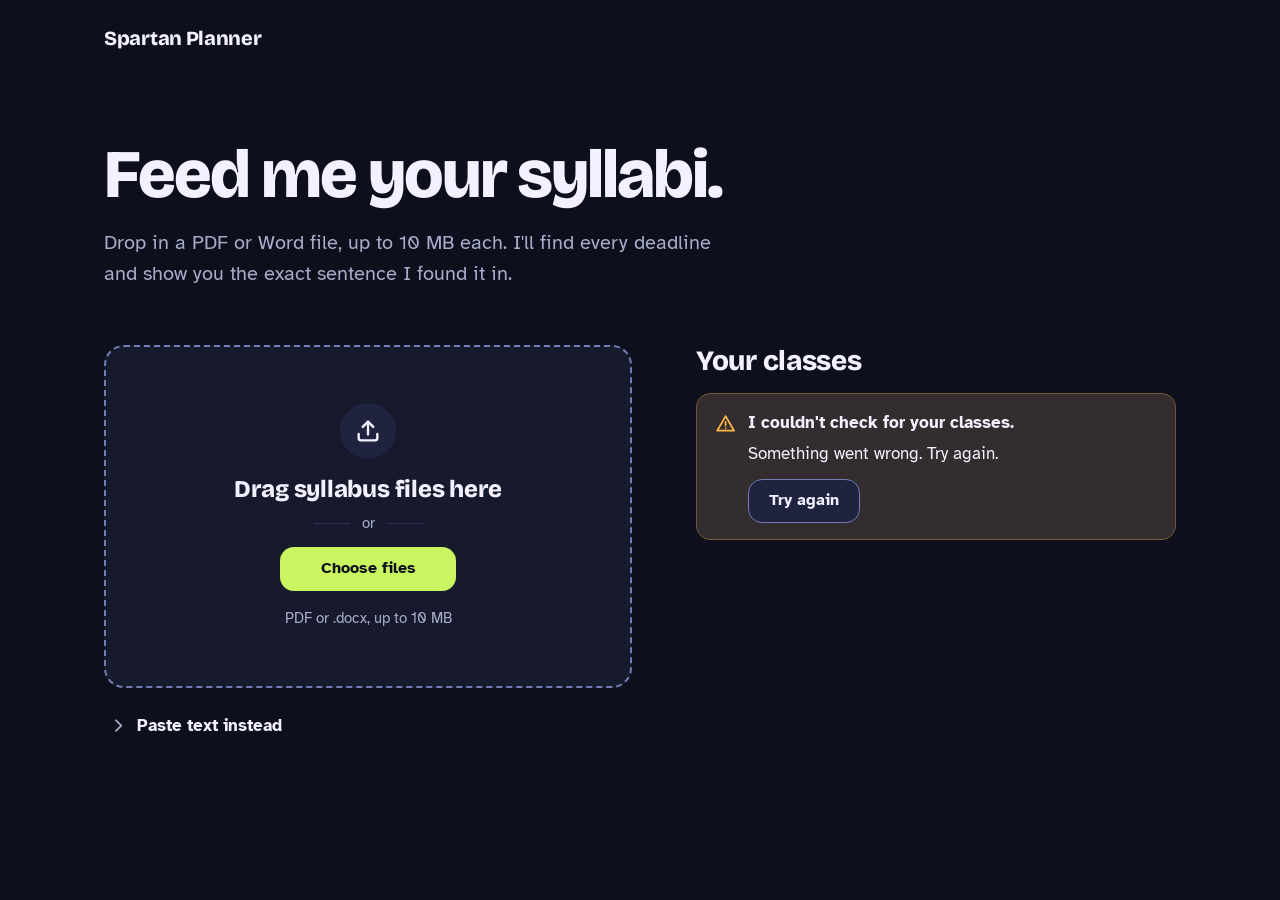
==== frontend/index.html @ 41bca4f9 "Build 1: upload a syllabus, list its deadlines with source sentences - FastAPI + SQLite backend: POS" ====
<!doctype html>
<html lang="en">
<head>
  <meta charset="utf-8">
  <meta name="viewport" content="width=device-width, initial-scale=1">
  <meta name="color-scheme" content="dark">
  <meta name="theme-color" content="#0D0F1C">
  <meta name="description" content="Upload your syllabi and see every deadline next to the exact sentence it came from.">
  <title>Spartan Planner</title>
  <link rel="icon" href="favicon.svg" type="image/svg+xml">
  <link rel="preconnect" href="https://fonts.googleapis.com">
  <link rel="preconnect" href="https://fonts.gstatic.com" crossorigin>
  <link rel="stylesheet" href="https://fonts.googleapis.com/css2?family=Atkinson+Hyperlegible:wght@400;700&amp;family=Bricolage+Grotesque:opsz,wght@12..96,800&amp;display=swap">
  <link rel="stylesheet" href="css/tokens.css">
  <link rel="stylesheet" href="css/base.css">
  <link rel="stylesheet" href="css/upload.css">
  <link rel="stylesheet" href="css/dates.css">
  <script type="module" src="js/app.js"></script>
</head>
<body>
  <a class="skip-link" href="#main">Skip to content</a>

  <header class="site-header">
    <a class="wordmark" href="#/">Spartan Planner</a>
  </header>

  <main id="main" tabindex="-1">
    <noscript>
      <p class="noscript">Spartan Planner needs JavaScript to read your syllabi.</p>
    </noscript>
  </main>

  <div id="announcer" class="visually-hidden" aria-live="polite" aria-atomic="true"></div>
</body>
</html>
---- frontend/css/tokens.css ----
/*
 * Spartan Planner design tokens. Every color, font, size and timing lives here.
 * Dark is the default and only theme. Lime is saved for the one main action on a
 * screen and for focus rings.
 */
:root {
  color-scheme: dark;

  /* Surfaces */
  --bg: #0D0F1C;
  --card: #171A2C;
  --raised: #1F2340;
  --raised-hover: #282D50;
  --border: #2C3155;          /* decorative lines only */
  --border-strong: #737CB3;   /* inputs, the drop zone, any interactive edge: 3:1 or more on card and bg */

  /* Text */
  --text: #F3F1FF;
  --muted: #A7ACC8;

  /* Meaning */
  --accent: #C8F560;
  --accent-hover: #D3F780;
  --accent-ink: #0D0F1C;      /* text on lime */
  --warning: #FFB547;
  --warning-surface: #332D2F; /* amber at 12% over a card */
  --warning-line: #745837;    /* amber at 40% over a card, decorative */
  --cheer: #9B8CFF;

  /* Class colors, always shown next to the class name. js/class-colors.js cycles them. */
  --class-1: #7AA2FF;
  --class-2: #FF8FB1;
  --class-3: #6EE7B7;

  /* Type */
  --font-display: "Bricolage Grotesque", ui-sans-serif, system-ui, -apple-system, "Segoe UI", sans-serif;
  --font-body: "Atkinson Hyperlegible", ui-sans-serif, system-ui, -apple-system, "Segoe UI", Roboto, sans-serif;
  --text-xs: 0.8125rem;                                  /* 13px, small-caps labels */
  --text-sm: 0.9375rem;                                  /* 15px */
  --text-md: 1.0625rem;                                  /* 17px, body */
  --text-lg: clamp(1.0625rem, 1rem + 0.4vw, 1.25rem);    /* lead paragraphs */
  --text-h3: 1.3125rem;
  --text-h2: clamp(1.375rem, 1.2rem + 0.8vw, 1.75rem);
  --text-h1: clamp(2.375rem, 1.5rem + 4vw, 4.25rem);
  --leading-tight: 1.04;
  --leading-body: 1.55;

  /* Space */
  --space-1: 0.25rem;
  --space-2: 0.5rem;
  --space-3: 0.75rem;
  --space-4: 1rem;
  --space-5: 1.5rem;
  --space-6: 2rem;
  --space-7: 3rem;
  --space-8: 4rem;
  --gutter: clamp(1rem, 4vw, 2.5rem);
  --page-max: 72rem;
  --column-max: 55rem;                                   /* about 880px, the dates column */
  --hit: 2.75rem;                                        /* 44px minimum tap target */

  /* Shape */
  --radius-sm: 10px;
  --radius: 14px;
  --radius-lg: 20px;

  /* Focus */
  --focus-ring: 3px solid var(--accent);
  --focus-offset: 2px;

  /* Motion, used only inside prefers-reduced-motion: no-preference */
  --ease-out: cubic-bezier(0.22, 1, 0.36, 1);
  --duration: 200ms;
}
---- frontend/css/base.css ----
/*
 * Base: reset, page frame, type, buttons, fields, and pieces both screens share.
 * All motion lives in the prefers-reduced-motion: no-preference block at the end.
 */

*,
*::before,
*::after {
  box-sizing: border-box;
}

html {
  color-scheme: dark;
  font-size: 100%;
  background: var(--bg);
  -webkit-text-size-adjust: 100%;
  text-size-adjust: 100%;
}

body {
  margin: 0;
  min-height: 100vh;
  background: var(--bg);
  color: var(--text);
  font-family: var(--font-body);
  font-size: var(--text-md);
  line-height: var(--leading-body);
  -webkit-font-smoothing: antialiased;
  -moz-osx-font-smoothing: grayscale;
}

[hidden] {
  display: none !important;
}

::selection {
  background: var(--cheer);
  color: var(--bg);
}

/* ---------- Type ---------- */

h1,
h2,
h3 {
  margin: 0;
  font-family: var(--font-display);
  font-weight: 800;
  letter-spacing: -0.01em;
  text-wrap: balance;
}

h1 {
  font-size: var(--text-h1);
  line-height: var(--leading-tight);
  letter-spacing: -0.03em;
}

h2 {
  font-size: var(--text-h2);
  line-height: 1.15;
}

h3 {
  font-size: var(--text-h3);
  line-height: 1.2;
}

p,
figure,
blockquote {
  margin: 0;
}

p {
  text-wrap: pretty;
}

a {
  color: var(--text);
  text-decoration-thickness: 0.08em;
  text-underline-offset: 0.18em;
}

/* ---------- Focus: a lime ring for keyboard users, never removed without this ---------- */

:focus-visible {
  outline: var(--focus-ring);
  outline-offset: var(--focus-offset);
}

main:focus-visible {
  outline-offset: -3px;
}

.visually-hidden {
  position: absolute !important;
  width: 1px;
  height: 1px;
  margin: -1px;
  padding: 0;
  overflow: hidden;
  clip: rect(0 0 0 0);
  clip-path: inset(50%);
  white-space: nowrap;
  border: 0;
}

.skip-link {
  position: absolute;
  top: var(--space-3);
  left: var(--gutter);
  z-index: 10;
  padding: var(--space-3) var(--space-4);
  border-radius: var(--radius-sm);
  background: var(--text);
  color: var(--bg);
  font-weight: 700;
  text-decoration: none;
  transform: translateY(-200%);
}

.skip-link:focus {
  transform: none;
}

/* ---------- Page frame ---------- */

.site-header {
  width: 100%;
  max-width: var(--page-max);
  margin-inline: auto;
  padding: var(--space-4) var(--gutter) 0;
}

.wordmark {
  display: inline-flex;
  align-items: center;
  min-height: var(--hit);
  font-family: var(--font-display);
  font-size: 1.25rem;
  font-weight: 800;
  letter-spacing: -0.015em;
  color: var(--text);
  text-decoration: none;
}

.wordmark:hover {
  text-decoration: underline;
}

main {
  display: block;
  width: 100%;
  max-width: var(--page-max);
  margin-inline: auto;
  padding: 0 var(--gutter) var(--space-8);
}

.screen-header {
  max-width: 46rem;
  padding-top: clamp(2rem, 7vw, 5rem);
}

.lead {
  max-width: 40rem;
  margin-top: var(--space-4);
  color: var(--muted);
  font-size: var(--text-lg);
}

.noscript {
  padding-top: var(--space-7);
  font-size: var(--text-lg);
}

.crash-action {
  margin-top: var(--space-6);
}

/* ---------- Buttons ---------- */

.button {
  display: inline-flex;
  align-items: center;
  justify-content: center;
  gap: var(--space-2);
  min-height: var(--hit);
  padding: 0.625rem 1.25rem;
  border: 1px solid transparent;
  border-radius: var(--radius);
  font: inherit;
  font-size: 1rem;
  font-weight: 700;
  line-height: 1.2;
  text-align: center;
  text-decoration: none;
  cursor: pointer;
  touch-action: manipulation;
  -webkit-tap-highlight-color: transparent;
}

.button .icon {
  width: 1.125em;
  height: 1.125em;
}

.button-primary {
  background: var(--accent);
  color: var(--accent-ink);
}

.button-primary:hover {
  background: var(--accent-hover);
}

.button-secondary {
  background: var(--raised);
  border-color: var(--border-strong);
  color: var(--text);
}

.button-secondary:hover {
  background: var(--raised-hover);
  border-color: var(--muted);
}

.button-quiet {
  padding-inline: 0.875rem;
  background: transparent;
  border-color: var(--border-strong);
  color: var(--text);
}

.button-quiet:hover {
  background: var(--raised);
}

/* ---------- Fields ---------- */

.field-label {
  display: block;
  font-weight: 700;
}

.field-hint {
  color: var(--muted);
  font-size: var(--text-sm);
}

.text-input,
textarea {
  display: block;
  width: 100%;
  min-height: var(--hit);
  padding: 0.6875rem 0.875rem;
  border: 1px solid var(--border-strong);
  border-radius: var(--radius-sm);
  background: var(--bg);
  color: var(--text);
  font: inherit;
  font-size: max(1rem, var(--text-md));
  line-height: 1.4;
}

textarea {
  min-height: 11rem;
  line-height: 1.5;
  resize: vertical;
}

.text-input:hover,
textarea:hover {
  border-color: var(--muted);
}

[aria-invalid="true"],
[aria-invalid="true"]:hover {
  border-color: var(--warning);
}

.field-error {
  display: flex;
  align-items: flex-start;
  gap: var(--space-2);
  color: var(--warning);
  font-size: var(--text-sm);
  font-weight: 700;
}

.field-error .icon {
  margin-top: 0.1em;
}

/* ---------- Shared pieces ---------- */

.icon {
  flex: none;
  width: 1.25em;
  height: 1.25em;
  vertical-align: -0.2em;
}

.class-dot {
  display: inline-block;
  flex: none;
  width: 0.75rem;
  height: 0.75rem;
  border-radius: 50%;
  background: var(--class-color, var(--muted));
}

.class-dot.is-pending {
  background: transparent;
  box-shadow: inset 0 0 0 2px var(--border-strong);
}

.dot-sep {
  color: var(--muted);
}

.notice {
  display: flex;
  align-items: flex-start;
  gap: var(--space-3);
  padding: var(--space-4) 1.125rem;
  border: 1px solid var(--warning-line);
  border-radius: var(--radius);
  background: var(--warning-surface);
}

.notice > .icon {
  margin-top: 0.15em;
  color: var(--warning);
}

.notice-body {
  display: grid;
  justify-items: start;
  gap: var(--space-1);
  min-width: 0;
}

/* A heading title (the dates screen's h2) keeps Bricolage 800; a <p> title uses the body font. */
.notice-title {
  font-size: var(--text-md);
  letter-spacing: 0;
}

p.notice-title {
  font-family: var(--font-body);
  font-weight: 700;
}

.notice .button {
  margin-top: var(--space-2);
}

.loading-note {
  display: flex;
  align-items: center;
  gap: var(--space-2);
  color: var(--muted);
}

/* ---------- Motion: only for people who haven't asked for less ---------- */

@media (prefers-reduced-motion: no-preference) {
  @keyframes rise {
    from {
      opacity: 0;
      transform: translateY(8px);
    }
    to {
      opacity: 1;
      transform: translateY(0);
    }
  }

  @keyframes pop {
    0% {
      opacity: 0;
      transform: scale(0.4);
    }
    60% {
      opacity: 1;
      transform: scale(1.2);
    }
    100% {
      opacity: 1;
      transform: scale(1);
    }
  }

  @keyframes spin {
    to {
      transform: rotate(360deg);
    }
  }

  @keyframes pulse {
    50% {
      opacity: 0.45;
    }
  }

  .icon-spin {
    transform-origin: 50% 50%;
    animation: spin 0.9s linear infinite;
  }

  .is-popping {
    transform-origin: 50% 50%;
    animation: pop 340ms var(--ease-out) both;
  }

  .button {
    transition: transform 120ms var(--ease-out);
  }

  .button:active {
    transform: translateY(1px) scale(0.98);
  }

  .button .icon-arrow-right {
    transition: transform 160ms var(--ease-out);
  }

  .button:hover .icon-arrow-right {
    transform: translateX(3px);
  }
}
---- frontend/css/upload.css ----
/* Upload screen: the drop zone, the paste box, and "Your classes". */

.upload-layout {
  display: grid;
  gap: var(--space-7);
  margin-top: clamp(2rem, 5vw, 3.5rem);
}

@media (min-width: 60em) {
  .upload-layout {
    grid-template-columns: minmax(0, 1.1fr) minmax(0, 1fr);
    align-items: start;
    gap: clamp(2.5rem, 5vw, 4.5rem);
  }
}

.upload-add {
  display: grid;
  gap: var(--space-4);
  min-width: 0;
}

/* ---------- Drop zone ---------- */

.drop-zone {
  display: grid;
  justify-items: center;
  gap: var(--space-2);
  padding: clamp(2rem, 6vw, 3.5rem) var(--space-5);
  border: 2px dashed var(--border-strong);
  border-radius: var(--radius-lg);
  background: var(--card);
  text-align: center;
}

/* While a file is over the zone the title also changes to "Let go to upload".
   The border goes solid and bright, not lime: lime stays on the one main action. */
.drop-zone.is-dragging {
  border-style: solid;
  border-color: var(--text);
  background: var(--raised);
}

.drop-icon {
  display: grid;
  place-items: center;
  width: 3.5rem;
  height: 3.5rem;
  margin-bottom: var(--space-2);
  border-radius: 50%;
  background: var(--raised);
  color: var(--text);
}

.drop-zone.is-dragging .drop-icon {
  background: var(--bg);
}

.drop-icon .icon {
  width: 1.75rem;
  height: 1.75rem;
}

.drop-title {
  font-family: var(--font-display);
  font-size: clamp(1.25rem, 1.1rem + 0.6vw, 1.5rem);
  font-weight: 800;
  line-height: 1.2;
  letter-spacing: -0.01em;
}

.drop-or {
  display: flex;
  align-items: center;
  gap: var(--space-3);
  color: var(--muted);
  font-size: var(--text-sm);
}

.drop-or::before,
.drop-or::after {
  content: "";
  width: 2.25rem;
  height: 1px;
  background: var(--border);
}

.drop-zone .button {
  min-width: 11rem;
  margin-top: var(--space-1);
}

.drop-hint {
  margin-top: var(--space-2);
  color: var(--muted);
  font-size: var(--text-sm);
}

/* ---------- Paste text instead ---------- */

.paste summary {
  display: inline-flex;
  align-items: center;
  gap: var(--space-2);
  min-height: var(--hit);
  padding: var(--space-2) var(--space-3) var(--space-2) var(--space-1);
  border-radius: var(--radius-sm);
  font-weight: 700;
  cursor: pointer;
  list-style: none;
}

.paste summary::-webkit-details-marker {
  display: none;
}

.paste summary:hover {
  text-decoration: underline;
  text-underline-offset: 0.2em;
}

.paste summary .icon {
  color: var(--muted);
}

.paste[open] summary .icon {
  transform: rotate(90deg);
}

.paste-form {
  display: grid;
  gap: var(--space-2);
  margin-top: var(--space-2);
  padding: var(--space-5);
  border: 1px solid var(--border);
  border-radius: var(--radius-lg);
  background: var(--card);
}

.paste-form .field-hint {
  margin-bottom: var(--space-1);
}

.paste-form .button {
  justify-self: start;
  margin-top: var(--space-2);
}

/* ---------- Your classes ---------- */

.classes {
  display: grid;
  gap: var(--space-4);
  min-width: 0;
  container-type: inline-size;
}

.classes-note:empty {
  display: none;
}

.classes-empty {
  padding: var(--space-5);
  border: 1px solid var(--border);
  border-radius: var(--radius);
  color: var(--muted);
}

.class-list {
  display: grid;
  gap: 0.625rem;
  margin: 0;
  padding: 0;
  list-style: none;
}

.class-row {
  display: grid;
  grid-template-columns: auto minmax(0, 1fr);
  align-items: start;
  column-gap: 0.875rem;
  row-gap: var(--space-3);
  padding: var(--space-4) 1.125rem;
  border: 1px solid var(--border);
  border-radius: var(--radius);
  background: var(--card);
}

.class-row > .class-dot {
  margin-top: 0.45rem;
}

.class-row-body {
  display: grid;
  gap: 0.125rem;
  min-width: 0;
}

.class-row-name {
  font-weight: 700;
  overflow-wrap: anywhere;
}

.class-row-status {
  display: flex;
  align-items: flex-start;
  gap: var(--space-2);
  color: var(--muted);
  font-size: var(--text-sm);
}

.class-row-status > span {
  min-width: 0;
  overflow-wrap: anywhere;
}

.class-row-status .icon {
  width: 1.15em;
  height: 1.15em;
  margin-top: 0.15em;
}

.class-row[data-status="done"] .icon-check {
  color: var(--cheer);
}

.class-row[data-status="error"] {
  border-color: var(--warning-line);
}

.class-row[data-status="error"] .class-row-status {
  color: var(--text);
}

.class-row[data-status="error"] .class-row-status .icon {
  color: var(--warning);
}

.class-row-actions {
  display: flex;
  flex-wrap: wrap;
  gap: var(--space-2);
  grid-column: 2;
}

/* With room to spare, Rename sits to the right of a finished class. */
@container (min-width: 26rem) {
  .class-row[data-status="done"] {
    grid-template-columns: auto minmax(0, 1fr) auto;
  }

  .class-row[data-status="done"] .class-row-actions {
    grid-column: auto;
  }
}

.rename-form {
  display: grid;
  gap: var(--space-2);
}

.rename-controls {
  display: flex;
  flex-wrap: wrap;
  gap: var(--space-2);
}

.rename-controls .text-input {
  flex: 1 1 13rem;
  min-width: 0;
}

.see-dates {
  justify-self: start;
  margin-top: var(--space-2);
}

@media (max-width: 34.99em) {
  .see-dates {
    justify-self: stretch;
  }
}

/* ---------- Motion ---------- */

@media (prefers-reduced-motion: no-preference) {
  .class-row {
    animation: rise var(--duration) var(--ease-out) both;
  }

  .paste summary .icon,
  .drop-icon {
    transition: transform 160ms var(--ease-out);
  }

  .drop-zone.is-dragging .drop-icon {
    transform: translateY(-4px) scale(1.06);
  }
}
---- frontend/css/dates.css ----
/* Dates screen: every deadline with the sentence it came from. */

.dates-screen {
  max-width: var(--column-max);
  margin-inline: auto;
}

.dates-body {
  display: grid;
  gap: clamp(2.5rem, 6vw, 3.5rem);
  margin-top: clamp(2rem, 5vw, 3rem);
}

.dates-loading,
.dates-section {
  display: grid;
  gap: var(--space-4);
}

.section-note {
  margin-top: calc(-1 * var(--space-2));
  color: var(--muted);
}

.date-list {
  display: grid;
  gap: 0.875rem;
  margin: 0;
  padding: 0;
  list-style: none;
}

/* ---------- A deadline card ----------
   Reading order is title, tags, date, source. The grid shows the tags first, and on
   wider screens puts the date in its own column like an agenda. */

.date-card {
  display: grid;
  grid-template-columns: minmax(0, 1fr);
  grid-template-areas:
    "tags"
    "title"
    "when"
    "source"
    "warn";
  align-content: start;
  padding: 1.25rem;
  border: 1px solid var(--border);
  border-radius: var(--radius-lg);
  background: var(--card);
}

.date-card-tags {
  display: flex;
  flex-wrap: wrap;
  align-items: center;
  gap: var(--space-2) var(--space-3);
  min-width: 0;
  grid-area: tags;
}

.class-chip {
  display: inline-flex;
  align-items: center;
  gap: var(--space-2);
  max-width: 100%;
  padding: 0.3rem 0.7rem;
  border-radius: var(--radius-sm);
  background: var(--raised);
  font-size: var(--text-sm);
  font-weight: 700;
  line-height: 1.3;
}

.class-chip-name {
  min-width: 0;
  overflow-wrap: anywhere;
}

.date-card-meta {
  color: var(--muted);
  font-size: var(--text-sm);
}

.date-card-title {
  margin-top: 0.875rem;
  overflow-wrap: anywhere;
  grid-area: title;
}

.date-card-when {
  margin-top: var(--space-2);
  grid-area: when;
}

.due-date {
  display: block;
  font-size: 1.125rem;
  font-weight: 700;
  line-height: 1.25;
}

.due-day {
  font-family: var(--font-display);
  font-size: 1.625rem;
  font-weight: 800;
  letter-spacing: -0.01em;
}

.due-sep {
  white-space: pre;
}

.badge {
  display: inline-flex;
  align-items: center;
  gap: 0.375rem;
  padding: 0.3rem 0.625rem;
  border-radius: var(--radius-sm);
  font-size: 0.875rem;
  font-weight: 700;
  line-height: 1.3;
}

.badge .icon {
  width: 1.1em;
  height: 1.1em;
}

.badge-warning {
  border: 1px solid var(--warning-line);
  background: var(--warning-surface);
  color: var(--warning);
}

.source {
  margin-top: var(--space-4);
  padding: 0.875rem var(--space-4);
  border-left: 3px solid var(--border-strong);
  border-radius: 0 var(--radius-sm) var(--radius-sm) 0;
  background: var(--bg);
  grid-area: source;
}

.source figcaption {
  color: var(--muted);
  font-size: var(--text-xs);
  font-weight: 700;
  letter-spacing: 0.08em;
  text-transform: uppercase;
}

.source blockquote {
  margin-top: 0.375rem;
}

.source blockquote p {
  overflow-wrap: anywhere;
}

.source-warning {
  display: flex;
  align-items: flex-start;
  gap: var(--space-2);
  margin-top: var(--space-3);
  font-size: var(--text-sm);
  grid-area: warn;
}

.source-warning .icon {
  margin-top: 0.1em;
  color: var(--warning);
}

@media (min-width: 40em) {
  .date-card {
    grid-template-columns: 10rem minmax(0, 1fr);
    grid-template-rows: auto auto auto 1fr;
    grid-template-areas:
      "when tags"
      "when title"
      "when source"
      "when warn";
    column-gap: var(--space-5);
    padding: var(--space-5) 1.75rem;
  }

  .date-card-when {
    align-self: stretch;
    margin-top: 0;
    padding-right: var(--space-4);
    border-right: 1px solid var(--border);
  }

  .due-date {
    display: grid;
    justify-items: start;
  }

  /* The ", " pieces stay for screen readers and copying, but the tile stacks the parts. */
  .due-sep {
    position: absolute;
    width: 1px;
    height: 1px;
    overflow: hidden;
    clip: rect(0 0 0 0);
    clip-path: inset(50%);
  }

  .due-weekday,
  .due-year {
    color: var(--muted);
    font-size: var(--text-xs);
    letter-spacing: 0.08em;
    text-transform: uppercase;
  }

  .due-day {
    margin-block: 0.125rem;
    font-size: 2rem;
    line-height: 1.05;
  }
}

/* ---------- Loading, empty, footer ---------- */

.skeleton-card {
  min-height: 10rem;
}

.skeleton {
  display: block;
  border-radius: 8px;
  background: var(--raised);
}

.skeleton-tags {
  width: 12rem;
  max-width: 70%;
  height: 1.75rem;
  grid-area: tags;
}

.skeleton-title {
  width: 60%;
  height: 1.5rem;
  margin-top: 0.875rem;
  grid-area: title;
}

.skeleton-when {
  width: 9rem;
  height: 1.75rem;
  margin-top: var(--space-2);
  grid-area: when;
}

.skeleton-source {
  height: 4rem;
  margin-top: var(--space-4);
  grid-area: source;
}

@media (min-width: 40em) {
  .skeleton-when {
    width: 6rem;
    height: 4.5rem;
    margin-top: 0;
  }
}

.empty-state {
  display: grid;
  justify-items: start;
  gap: var(--space-3);
  padding: clamp(1.5rem, 5vw, 2.5rem);
  border: 1px solid var(--border);
  border-radius: var(--radius-lg);
  background: var(--card);
}

.empty-icon {
  display: grid;
  place-items: center;
  width: 3rem;
  height: 3rem;
  border-radius: 50%;
  background: var(--raised);
  color: var(--cheer);
}

.empty-icon .icon {
  width: 1.5rem;
  height: 1.5rem;
}

.empty-text {
  color: var(--muted);
}

.empty-state .button {
  margin-top: var(--space-2);
}

.dates-footer {
  padding-top: var(--space-5);
  border-top: 1px solid var(--border);
}

@media (max-width: 34.99em) {
  .empty-state .button,
  .dates-footer .button {
    width: 100%;
  }
}

/* ---------- Motion ---------- */

@media (prefers-reduced-motion: no-preference) {
  .date-card:not(.skeleton-card) {
    animation: rise var(--duration) var(--ease-out) both;
    animation-delay: calc(min(var(--i, 0), 12) * 35ms);
  }

  .skeleton {
    animation: pulse 1.4s ease-in-out infinite;
  }
}
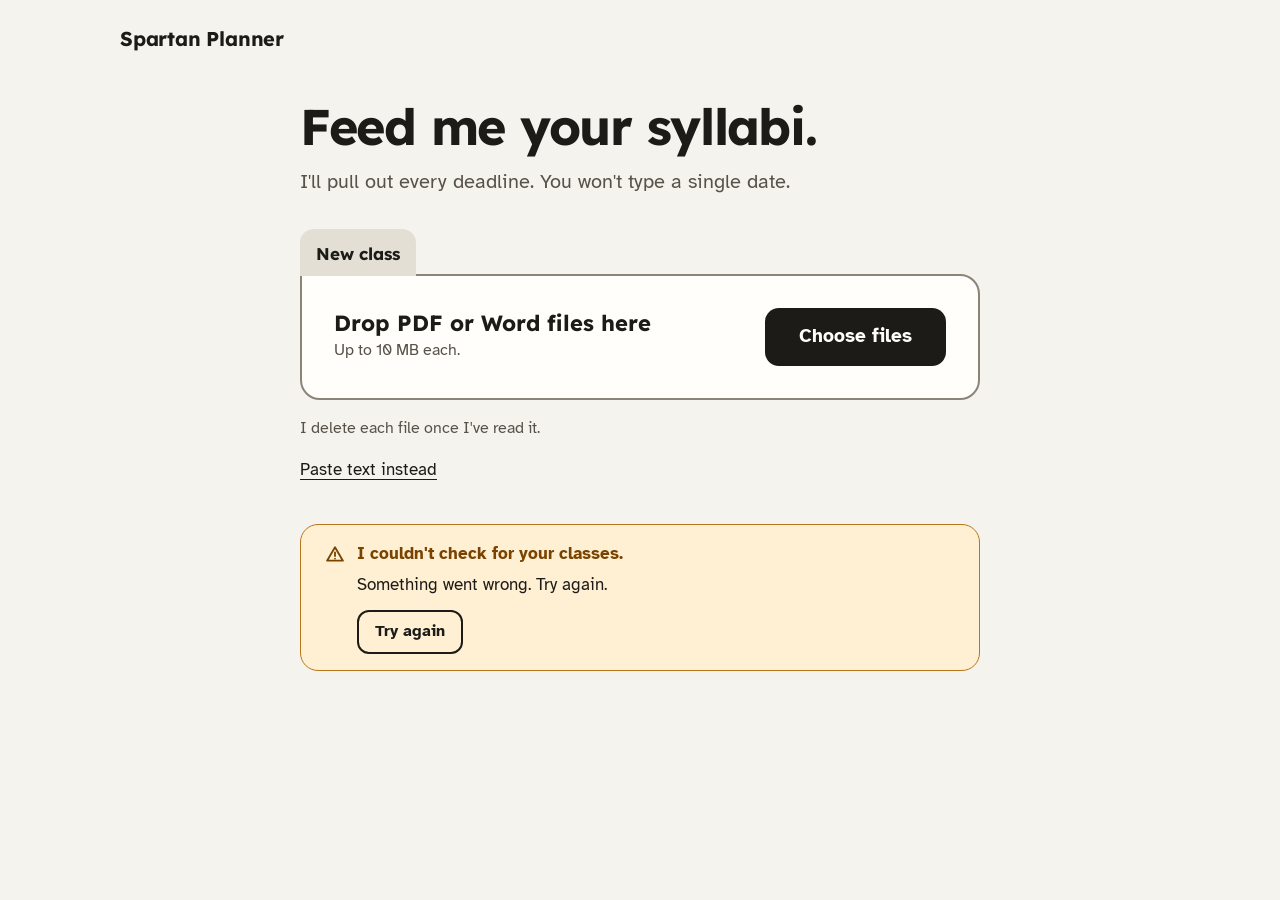
==== commit ede6ec2a: "Stage one: card-file look and automatic dates The upload screen and the dates screen now match the a" ====
--- a/frontend/index.html
+++ b/frontend/index.html
@@ -2,15 +2,16 @@
 <html lang="en">
 <head>
   <meta charset="utf-8">
-  <meta name="viewport" content="width=device-width, initial-scale=1">
-  <meta name="color-scheme" content="dark">
-  <meta name="theme-color" content="#0D0F1C">
-  <meta name="description" content="Upload your syllabi and see every deadline next to the exact sentence it came from.">
+  <meta name="viewport" content="width=device-width, initial-scale=1, viewport-fit=cover">
+  <meta name="color-scheme" content="light dark">
+  <meta name="theme-color" content="#F5F3EE" media="(prefers-color-scheme: light)">
+  <meta name="theme-color" content="#0D0F1C" media="(prefers-color-scheme: dark)">
+  <meta name="description" content="Upload your syllabi and get every deadline, each with the exact sentence it came from.">
   <title>Spartan Planner</title>
   <link rel="icon" href="favicon.svg" type="image/svg+xml">
   <link rel="preconnect" href="https://fonts.googleapis.com">
   <link rel="preconnect" href="https://fonts.gstatic.com" crossorigin>
-  <link rel="stylesheet" href="https://fonts.googleapis.com/css2?family=Atkinson+Hyperlegible:wght@400;700&amp;family=Bricolage+Grotesque:opsz,wght@12..96,800&amp;display=swap">
+  <link rel="stylesheet" href="https://fonts.googleapis.com/css2?family=Atkinson+Hyperlegible:ital,wght@0,400;0,700;1,400&amp;family=Lexend:wght@600;700;800&amp;display=swap">
   <link rel="stylesheet" href="css/tokens.css">
   <link rel="stylesheet" href="css/base.css">
   <link rel="stylesheet" href="css/upload.css">
@@ -20,16 +21,17 @@
 <body>
   <a class="skip-link" href="#main">Skip to content</a>
 
-  <header class="site-header">
+  <header class="wrap site-header">
     <a class="wordmark" href="#/">Spartan Planner</a>
   </header>
 
-  <main id="main" tabindex="-1">
+  <main id="main" class="wrap" tabindex="-1">
     <noscript>
       <p class="noscript">Spartan Planner needs JavaScript to read your syllabi.</p>
     </noscript>
   </main>
 
+  <div id="toast" class="toast" role="status" aria-live="polite"></div>
   <div id="announcer" class="visually-hidden" aria-live="polite" aria-atomic="true"></div>
 </body>
 </html>
--- a/frontend/css/tokens.css
+++ b/frontend/css/tokens.css
@@ -1,74 +1,99 @@
 /*
- * Spartan Planner design tokens. Every color, font, size and timing lives here.
- * Dark is the default and only theme. Lime is saved for the one main action on a
- * screen and for focus rings.
+ * Spartan Planner design tokens: every color, font and space lives here.
+ * Light is the default, a warm off-white page. Dark follows the device setting.
+ * Lime is the highlighter: it marks the date words in a source sentence and the picked choice.
+ * Amber means "needs your eyes".
  */
 :root {
-  color-scheme: dark;
+  color-scheme: light;
 
   /* Surfaces */
-  --bg: #0D0F1C;
-  --card: #171A2C;
-  --raised: #1F2340;
-  --raised-hover: #282D50;
-  --border: #2C3155;          /* decorative lines only */
-  --border-strong: #737CB3;   /* inputs, the drop zone, any interactive edge: 3:1 or more on card and bg */
+  --bg: #F5F3EE;
+  --card: #FFFEFA;
+  --panel: #F0EDE5;          /* raised */
+  --line: #DEDACF;           /* card borders */
+  --line-strong: #8A8578;    /* inputs and the drop box: 3:1 or more on the page */
+  --page-line: #E2DED4;      /* the lines on the little page shown while a file is read */
+  --tab-grey: #E3DFD4;       /* the "New class" tab */
 
   /* Text */
-  --text: #F3F1FF;
-  --muted: #A7ACC8;
+  --ink: #1C1B18;
+  --ink-2: #57534A;          /* muted */
 
-  /* Meaning */
-  --accent: #C8F560;
-  --accent-hover: #D3F780;
-  --accent-ink: #0D0F1C;      /* text on lime */
-  --warning: #FFB547;
-  --warning-surface: #332D2F; /* amber at 12% over a card */
-  --warning-line: #745837;    /* amber at 40% over a card, decorative */
-  --cheer: #9B8CFF;
+  /* The main button, and its solid hover swap */
+  --btn-bg: #1C1B18;
+  --btn-ink: #FFFEFA;
+  --btn-hover-bg: #C8F560;
+  --btn-hover-ink: #1C1B18;
 
-  /* Class colors, always shown next to the class name. js/class-colors.js cycles them. */
+  /* Highlighter */
+  --hl: #C8F560;
+  --hl-ink: #1C1B18;
+
+  /* Amber: needs your eyes */
+  --amb-fill: #FFB547;
+  --amb-tint: #FFF0D4;
+  --amb-line: #B8761A;
+  --amb-ink: #7A4300;
+
+  /* Class colors, always shown with the class name. js/class-colors.js cycles them. */
   --class-1: #7AA2FF;
   --class-2: #FF8FB1;
   --class-3: #6EE7B7;
+  --class-ink: #16171D;      /* text on a class color, in both themes */
+
+  --focus: #1C1B18;
+  --toast-bg: #1C1B18;
+  --toast-ink: #FFFEFA;
 
   /* Type */
-  --font-display: "Bricolage Grotesque", ui-sans-serif, system-ui, -apple-system, "Segoe UI", sans-serif;
-  --font-body: "Atkinson Hyperlegible", ui-sans-serif, system-ui, -apple-system, "Segoe UI", Roboto, sans-serif;
-  --text-xs: 0.8125rem;                                  /* 13px, small-caps labels */
-  --text-sm: 0.9375rem;                                  /* 15px */
-  --text-md: 1.0625rem;                                  /* 17px, body */
-  --text-lg: clamp(1.0625rem, 1rem + 0.4vw, 1.25rem);    /* lead paragraphs */
-  --text-h3: 1.3125rem;
-  --text-h2: clamp(1.375rem, 1.2rem + 0.8vw, 1.75rem);
-  --text-h1: clamp(2.375rem, 1.5rem + 4vw, 4.25rem);
-  --leading-tight: 1.04;
-  --leading-body: 1.55;
+  --display: "Lexend", "Segoe UI", system-ui, sans-serif;
+  --body: "Atkinson Hyperlegible", system-ui, -apple-system, "Segoe UI", Roboto, sans-serif;
 
-  /* Space */
-  --space-1: 0.25rem;
-  --space-2: 0.5rem;
-  --space-3: 0.75rem;
-  --space-4: 1rem;
-  --space-5: 1.5rem;
-  --space-6: 2rem;
-  --space-7: 3rem;
-  --space-8: 4rem;
-  --gutter: clamp(1rem, 4vw, 2.5rem);
-  --page-max: 72rem;
-  --column-max: 55rem;                                   /* about 880px, the dates column */
-  --hit: 2.75rem;                                        /* 44px minimum tap target */
+  /* Space: one scale, nothing in between */
+  --s1: 4px;
+  --s2: 8px;
+  --s3: 12px;
+  --s4: 16px;
+  --s5: 24px;
+  --s6: 32px;
+  --s7: 48px;
+  --gutter: clamp(16px, 4vw, 48px);
+  --page-max: 1136px;
+  --col-max: 680px;
+  --hit: 44px;               /* smallest tap target */
+}
 
-  /* Shape */
-  --radius-sm: 10px;
-  --radius: 14px;
-  --radius-lg: 20px;
+@media (prefers-color-scheme: dark) {
+  :root {
+    color-scheme: dark;
 
-  /* Focus */
-  --focus-ring: 3px solid var(--accent);
-  --focus-offset: 2px;
+    --bg: #0D0F1C;
+    --card: #171A2C;
+    --panel: #1F2340;
+    --line: #4A5190;
+    --line-strong: #737CB3;
+    --page-line: #3A4072;
+    --tab-grey: #2C3155;
 
-  /* Motion, used only inside prefers-reduced-motion: no-preference */
-  --ease-out: cubic-bezier(0.22, 1, 0.36, 1);
-  --duration: 200ms;
+    --ink: #F3F1FF;
+    --ink-2: #A7ACC8;
+
+    --btn-bg: #C8F560;
+    --btn-ink: #0D0F1C;
+    --btn-hover-bg: #F3F1FF;
+    --btn-hover-ink: #0D0F1C;
+
+    --hl: #C8F560;
+    --hl-ink: #0D0F1C;
+
+    --amb-fill: #FFB547;
+    --amb-tint: #332D2F;
+    --amb-line: #A8793E;
+    --amb-ink: #FFB547;
+
+    --focus: #C8F560;
+    --toast-bg: #F3F1FF;
+    --toast-ink: #0D0F1C;
+  }
 }
--- a/frontend/css/base.css
+++ b/frontend/css/base.css
@@ -1,6 +1,7 @@
 /*
- * Base: reset, page frame, type, buttons, fields, and pieces both screens share.
+ * Base: reset, page frame, type, buttons, fields, class tabs and chips, toasts.
  * All motion lives in the prefers-reduced-motion: no-preference block at the end.
+ * Hover states swap to a solid color. Nothing fades or dims on hover.
  */
 
 *,
@@ -10,8 +11,6 @@
 }
 
 html {
-  color-scheme: dark;
-  font-size: 100%;
   background: var(--bg);
   -webkit-text-size-adjust: 100%;
   text-size-adjust: 100%;
@@ -21,12 +20,36 @@
   margin: 0;
   min-height: 100vh;
   background: var(--bg);
-  color: var(--text);
-  font-family: var(--font-body);
-  font-size: var(--text-md);
-  line-height: var(--leading-body);
-  -webkit-font-smoothing: antialiased;
-  -moz-osx-font-smoothing: grayscale;
+  color: var(--ink);
+  font-family: var(--body);
+  font-size: 1.0625rem; /* 17px */
+  line-height: 1.55;
+  overflow-x: hidden;
+}
+
+h1,
+h2,
+h3,
+p,
+ul,
+ol,
+li,
+figure,
+blockquote {
+  margin: 0;
+  padding: 0;
+}
+
+ul,
+ol {
+  list-style: none;
+}
+
+button,
+input,
+textarea {
+  font: inherit;
+  color: inherit;
 }
 
 [hidden] {
@@ -34,8 +57,8 @@
 }
 
 ::selection {
-  background: var(--cheer);
-  color: var(--bg);
+  background: var(--hl);
+  color: var(--hl-ink);
 }
 
 /* ---------- Type ---------- */
@@ -43,54 +66,55 @@
 h1,
 h2,
 h3 {
-  margin: 0;
-  font-family: var(--font-display);
-  font-weight: 800;
-  letter-spacing: -0.01em;
+  font-family: var(--display);
+  font-weight: 700;
   text-wrap: balance;
 }
 
 h1 {
-  font-size: var(--text-h1);
-  line-height: var(--leading-tight);
-  letter-spacing: -0.03em;
+  font-size: clamp(2rem, 2.2vw + 1.375rem, 3.25rem);
+  line-height: 1.08;
+  letter-spacing: -0.025em;
 }
 
 h2 {
-  font-size: var(--text-h2);
-  line-height: 1.15;
-}
-
-h3 {
-  font-size: var(--text-h3);
-  line-height: 1.2;
-}
-
-p,
-figure,
-blockquote {
-  margin: 0;
-}
-
-p {
-  text-wrap: pretty;
+  font-size: 1.25rem;
+  line-height: 1.25;
 }
 
 a {
-  color: var(--text);
-  text-decoration-thickness: 0.08em;
-  text-underline-offset: 0.18em;
-}
-
-/* ---------- Focus: a lime ring for keyboard users, never removed without this ---------- */
+  color: inherit;
+  text-underline-offset: 4px;
+}
+
+.lead {
+  margin-top: var(--s3);
+  color: var(--ink-2);
+  font-size: clamp(1.125rem, 0.3vw + 1.0625rem, 1.25rem);
+}
+
+.muted {
+  color: var(--ink-2);
+}
+
+.note {
+  margin-top: var(--s4);
+  color: var(--ink-2);
+  font-size: 1rem;
+}
+
+/* ---------- Focus: a solid ring for keyboard users, never removed without this ---------- */
 
 :focus-visible {
-  outline: var(--focus-ring);
-  outline-offset: var(--focus-offset);
-}
-
-main:focus-visible {
-  outline-offset: -3px;
+  outline: 3px solid var(--focus);
+  outline-offset: 3px;
+  border-radius: 6px;
+}
+
+h1:focus,
+h2:focus,
+main:focus {
+  outline: none;
 }
 
 .visually-hidden {
@@ -108,16 +132,16 @@
 
 .skip-link {
   position: absolute;
-  top: var(--space-3);
+  top: var(--s3);
   left: var(--gutter);
-  z-index: 10;
-  padding: var(--space-3) var(--space-4);
-  border-radius: var(--radius-sm);
-  background: var(--text);
+  z-index: 40;
+  padding: var(--s3) var(--s4);
+  border-radius: 12px;
+  background: var(--ink);
   color: var(--bg);
   font-weight: 700;
   text-decoration: none;
-  transform: translateY(-200%);
+  transform: translateY(-300%);
 }
 
 .skip-link:focus {
@@ -126,114 +150,188 @@
 
 /* ---------- Page frame ---------- */
 
-.site-header {
+.wrap {
   width: 100%;
   max-width: var(--page-max);
   margin-inline: auto;
-  padding: var(--space-4) var(--gutter) 0;
+  padding-left: max(var(--gutter), env(safe-area-inset-left, 0px));
+  padding-right: max(var(--gutter), env(safe-area-inset-right, 0px));
+}
+
+.site-header {
+  display: flex;
+  align-items: center;
+  justify-content: space-between;
+  gap: var(--s3) var(--s5);
+  padding-block: var(--s4) var(--s2);
 }
 
 .wordmark {
   display: inline-flex;
   align-items: center;
   min-height: var(--hit);
-  font-family: var(--font-display);
+  font-family: var(--display);
   font-size: 1.25rem;
-  font-weight: 800;
-  letter-spacing: -0.015em;
-  color: var(--text);
+  font-weight: 700;
+  letter-spacing: -0.01em;
   text-decoration: none;
-}
-
-.wordmark:hover {
-  text-decoration: underline;
 }
 
 main {
   display: block;
-  width: 100%;
-  max-width: var(--page-max);
+  padding-block: var(--s6) calc(var(--s7) + var(--s6));
+}
+
+.col {
+  max-width: var(--col-max);
   margin-inline: auto;
-  padding: 0 var(--gutter) var(--space-8);
-}
-
-.screen-header {
-  max-width: 46rem;
-  padding-top: clamp(2rem, 7vw, 5rem);
-}
-
-.lead {
-  max-width: 40rem;
-  margin-top: var(--space-4);
-  color: var(--muted);
-  font-size: var(--text-lg);
 }
 
 .noscript {
-  padding-top: var(--space-7);
-  font-size: var(--text-lg);
-}
-
-.crash-action {
-  margin-top: var(--space-6);
+  font-size: 1.125rem;
 }
 
 /* ---------- Buttons ---------- */
 
-.button {
+.btn {
   display: inline-flex;
   align-items: center;
   justify-content: center;
-  gap: var(--space-2);
-  min-height: var(--hit);
-  padding: 0.625rem 1.25rem;
-  border: 1px solid transparent;
-  border-radius: var(--radius);
-  font: inherit;
-  font-size: 1rem;
+  gap: var(--s3);
+  min-height: 58px;
+  padding: 0 var(--s6);
+  border: 2px solid transparent;
+  border-radius: 14px;
+  background: none;
+  font-size: 1.1875rem;
   font-weight: 700;
   line-height: 1.2;
   text-align: center;
   text-decoration: none;
   cursor: pointer;
   touch-action: manipulation;
-  -webkit-tap-highlight-color: transparent;
-}
-
-.button .icon {
-  width: 1.125em;
-  height: 1.125em;
-}
-
-.button-primary {
-  background: var(--accent);
-  color: var(--accent-ink);
-}
-
-.button-primary:hover {
-  background: var(--accent-hover);
-}
-
-.button-secondary {
-  background: var(--raised);
-  border-color: var(--border-strong);
-  color: var(--text);
-}
-
-.button-secondary:hover {
-  background: var(--raised-hover);
-  border-color: var(--muted);
-}
-
-.button-quiet {
-  padding-inline: 0.875rem;
-  background: transparent;
-  border-color: var(--border-strong);
-  color: var(--text);
-}
-
-.button-quiet:hover {
-  background: var(--raised);
+}
+
+.btn-primary {
+  background: var(--btn-bg);
+  color: var(--btn-ink);
+}
+
+.btn-secondary {
+  border-color: var(--ink);
+  color: var(--ink);
+}
+
+.btn-link {
+  min-height: 48px;
+  padding: 0 var(--s2);
+  font-size: 1.0625rem;
+  font-weight: 400;
+  text-decoration: underline;
+}
+
+.btn-sm {
+  min-height: var(--hit);
+  padding: 0 var(--s4);
+  border-radius: 12px;
+  font-size: 1rem;
+}
+
+.btn-link.btn-sm {
+  padding: 0 var(--s1);
+}
+
+.btn[aria-disabled="true"] {
+  cursor: progress;
+}
+
+@media (hover: hover) {
+  .btn-primary:hover {
+    background: var(--btn-hover-bg);
+    border-color: var(--ink);
+    color: var(--btn-hover-ink);
+  }
+
+  .btn-secondary:hover {
+    background: var(--ink);
+    color: var(--bg);
+  }
+
+  .btn-link:hover,
+  .wordmark:hover {
+    text-decoration: underline;
+    text-decoration-thickness: 3px;
+  }
+}
+
+.actions {
+  display: flex;
+  flex-wrap: wrap;
+  align-items: center;
+  gap: var(--s3) var(--s4);
+  margin-top: var(--s6);
+}
+
+/* ---------- Class tabs and chips: a color is always shown with the class name ---------- */
+
+.tab {
+  position: relative;
+  z-index: 1;
+  display: inline-flex;
+  align-items: center;
+  margin-bottom: -2px;
+  padding: var(--s3) var(--s4) var(--s2);
+  border-radius: 14px 14px 0 0;
+  background: var(--class-color, var(--tab-grey));
+  color: var(--class-ink);
+  font-family: var(--display);
+  font-size: 1.0625rem;
+  font-weight: 700;
+}
+
+.tab-new {
+  background: var(--tab-grey);
+  color: var(--ink);
+}
+
+.chip {
+  display: inline-block;
+  max-width: 100%;
+  padding: 2px var(--s2);
+  border-radius: 8px;
+  overflow: hidden;
+  background: var(--class-color, var(--tab-grey));
+  color: var(--class-ink);
+  font-family: var(--display);
+  font-size: 0.875rem;
+  font-weight: 600;
+  line-height: 1.5;
+  text-overflow: ellipsis;
+  white-space: nowrap;
+  vertical-align: bottom;
+}
+
+.chip-plain {
+  color: var(--ink);
+}
+
+.card {
+  border: 1.5px solid var(--line);
+  border-radius: 20px;
+  background: var(--card);
+}
+
+/* ---------- Icons: only a check, a warning triangle and the arrow that opens a row ---------- */
+
+.ic {
+  flex: none;
+  width: 20px;
+  height: 20px;
+  fill: none;
+  stroke: currentColor;
+  stroke-width: 2.2;
+  stroke-linecap: round;
+  stroke-linejoin: round;
 }
 
 /* ---------- Fields ---------- */
@@ -244,189 +342,179 @@
 }
 
 .field-hint {
-  color: var(--muted);
-  font-size: var(--text-sm);
+  color: var(--ink-2);
+  font-size: 1rem;
+}
+
+.text-input,
+.date-in,
+textarea {
+  min-height: 52px;
+  padding: 0 var(--s3);
+  border: 2px solid var(--line-strong);
+  border-radius: 12px;
+  background: var(--card);
+  color: var(--ink);
+  font-size: 1.0625rem;
 }
 
 .text-input,
 textarea {
   display: block;
   width: 100%;
-  min-height: var(--hit);
-  padding: 0.6875rem 0.875rem;
-  border: 1px solid var(--border-strong);
-  border-radius: var(--radius-sm);
-  background: var(--bg);
-  color: var(--text);
-  font: inherit;
-  font-size: max(1rem, var(--text-md));
-  line-height: 1.4;
 }
 
 textarea {
-  min-height: 11rem;
+  min-height: 176px;
+  padding: var(--s3);
   line-height: 1.5;
   resize: vertical;
 }
 
-.text-input:hover,
-textarea:hover {
-  border-color: var(--muted);
-}
-
-[aria-invalid="true"],
-[aria-invalid="true"]:hover {
-  border-color: var(--warning);
-}
-
-.field-error {
+.date-in {
+  font-variant-numeric: tabular-nums;
+}
+
+[aria-invalid="true"] {
+  border-color: var(--amb-line);
+}
+
+.field-err {
   display: flex;
   align-items: flex-start;
-  gap: var(--space-2);
-  color: var(--warning);
-  font-size: var(--text-sm);
-  font-weight: 700;
-}
-
-.field-error .icon {
-  margin-top: 0.1em;
-}
-
-/* ---------- Shared pieces ---------- */
-
-.icon {
-  flex: none;
-  width: 1.25em;
-  height: 1.25em;
-  vertical-align: -0.2em;
-}
-
-.class-dot {
-  display: inline-block;
-  flex: none;
-  width: 0.75rem;
-  height: 0.75rem;
-  border-radius: 50%;
-  background: var(--class-color, var(--muted));
-}
-
-.class-dot.is-pending {
-  background: transparent;
-  box-shadow: inset 0 0 0 2px var(--border-strong);
-}
-
-.dot-sep {
-  color: var(--muted);
-}
+  gap: var(--s2);
+  margin-top: var(--s3);
+  color: var(--amb-ink);
+  font-size: 1rem;
+  font-weight: 700;
+}
+
+.field-err .ic {
+  margin-top: 3px;
+}
+
+/* ---------- An amber notice: something needs your eyes ---------- */
 
 .notice {
   display: flex;
   align-items: flex-start;
-  gap: var(--space-3);
-  padding: var(--space-4) 1.125rem;
-  border: 1px solid var(--warning-line);
-  border-radius: var(--radius);
-  background: var(--warning-surface);
-}
-
-.notice > .icon {
-  margin-top: 0.15em;
-  color: var(--warning);
+  gap: var(--s3);
+  margin-top: var(--s6);
+  padding: var(--s4) var(--s5);
+  border: 1.5px solid var(--amb-line);
+  border-radius: 18px;
+  background: var(--amb-tint);
+}
+
+.notice > .ic {
+  margin-top: 3px;
+  color: var(--amb-ink);
 }
 
 .notice-body {
   display: grid;
   justify-items: start;
-  gap: var(--space-1);
+  gap: var(--s1);
   min-width: 0;
 }
 
-/* A heading title (the dates screen's h2) keeps Bricolage 800; a <p> title uses the body font. */
 .notice-title {
-  font-size: var(--text-md);
-  letter-spacing: 0;
-}
-
-p.notice-title {
-  font-family: var(--font-body);
-  font-weight: 700;
-}
-
-.notice .button {
-  margin-top: var(--space-2);
-}
-
-.loading-note {
+  color: var(--amb-ink);
+  font-family: var(--body);
+  font-size: 1.0625rem;
+  font-weight: 700;
+}
+
+.notice .btn {
+  margin-top: var(--s2);
+}
+
+/* ---------- Toasts: every change to the plan can be undone here ---------- */
+
+.toast {
+  position: fixed;
+  left: 50%;
+  bottom: calc(var(--s5) + env(safe-area-inset-bottom, 0px));
+  z-index: 30;
   display: flex;
   align-items: center;
-  gap: var(--space-2);
-  color: var(--muted);
-}
-
-/* ---------- Motion: only for people who haven't asked for less ---------- */
+  gap: var(--s4);
+  width: max-content;
+  max-width: calc(100vw - var(--s6));
+  padding: var(--s4);
+  border-radius: 14px;
+  background: var(--toast-bg);
+  color: var(--toast-ink);
+  font-weight: 700;
+  box-shadow: 0 8px 28px rgba(0, 0, 0, 0.22);
+  transform: translateX(-50%);
+}
+
+.toast:empty {
+  display: none;
+}
+
+.toast-text {
+  min-width: 0;
+  overflow-wrap: anywhere;
+}
+
+.toast-undo {
+  flex: none;
+  min-height: var(--hit);
+  padding: 0 var(--s3);
+  border: 2px solid currentColor;
+  border-radius: 10px;
+  background: none;
+  color: inherit;
+  font-weight: 700;
+  cursor: pointer;
+}
+
+.toast-undo:focus-visible {
+  outline-color: var(--toast-ink);
+}
+
+@media (hover: hover) {
+  .toast-undo:hover {
+    background: var(--toast-ink);
+    color: var(--toast-bg);
+  }
+}
+
+/* ---------- Loading placeholders: still shapes, no shimmer ---------- */
+
+.skeleton {
+  display: block;
+  border-radius: 8px;
+  background: var(--panel);
+}
+
+@supports (corner-shape: squircle) {
+  .card,
+  .btn,
+  .toast,
+  .notice {
+    corner-shape: squircle;
+  }
+}
+
+@media (max-width: 599px) {
+  .actions .btn {
+    width: 100%;
+  }
+}
+
+/* ---------- Motion: one soft fade when the screen changes, and only for people who haven't asked for less ---------- */
 
 @media (prefers-reduced-motion: no-preference) {
-  @keyframes rise {
+  @keyframes fade-in {
     from {
       opacity: 0;
-      transform: translateY(8px);
     }
-    to {
-      opacity: 1;
-      transform: translateY(0);
-    }
-  }
-
-  @keyframes pop {
-    0% {
-      opacity: 0;
-      transform: scale(0.4);
-    }
-    60% {
-      opacity: 1;
-      transform: scale(1.2);
-    }
-    100% {
-      opacity: 1;
-      transform: scale(1);
-    }
-  }
-
-  @keyframes spin {
-    to {
-      transform: rotate(360deg);
-    }
-  }
-
-  @keyframes pulse {
-    50% {
-      opacity: 0.45;
-    }
-  }
-
-  .icon-spin {
-    transform-origin: 50% 50%;
-    animation: spin 0.9s linear infinite;
-  }
-
-  .is-popping {
-    transform-origin: 50% 50%;
-    animation: pop 340ms var(--ease-out) both;
-  }
-
-  .button {
-    transition: transform 120ms var(--ease-out);
-  }
-
-  .button:active {
-    transform: translateY(1px) scale(0.98);
-  }
-
-  .button .icon-arrow-right {
-    transition: transform 160ms var(--ease-out);
-  }
-
-  .button:hover .icon-arrow-right {
-    transform: translateX(3px);
-  }
-}
+  }
+
+  .screen {
+    animation: fade-in 0.35s ease-out both;
+  }
+}
--- a/frontend/css/upload.css
+++ b/frontend/css/upload.css
@@ -1,299 +1,306 @@
-/* Upload screen: the drop zone, the paste box, and "Your classes". */
-
-.upload-layout {
-  display: grid;
-  gap: var(--space-7);
-  margin-top: clamp(2rem, 5vw, 3.5rem);
-}
-
-@media (min-width: 60em) {
-  .upload-layout {
-    grid-template-columns: minmax(0, 1.1fr) minmax(0, 1fr);
-    align-items: start;
-    gap: clamp(2.5rem, 5vw, 4.5rem);
-  }
-}
-
-.upload-add {
-  display: grid;
-  gap: var(--space-4);
+/*
+ * Upload screen: the drop box under its "New class" tab, one row per file
+ * (up next, reading, read, couldn't read), and the "Found N dates" panel.
+ */
+
+.add {
+  margin-top: var(--s6);
+}
+
+.drop {
+  display: flex;
+  flex-wrap: wrap;
+  align-items: center;
+  gap: var(--s5);
+  padding: clamp(24px, 3vw, 32px);
+  border: 2px solid var(--line-strong);
+  border-radius: 0 20px 20px 20px;
+  background: var(--card);
+}
+
+.drop-text {
+  flex: 1 1 240px;
   min-width: 0;
 }
 
-/* ---------- Drop zone ---------- */
-
-.drop-zone {
-  display: grid;
-  justify-items: center;
-  gap: var(--space-2);
-  padding: clamp(2rem, 6vw, 3.5rem) var(--space-5);
-  border: 2px dashed var(--border-strong);
-  border-radius: var(--radius-lg);
-  background: var(--card);
-  text-align: center;
-}
-
-/* While a file is over the zone the title also changes to "Let go to upload".
-   The border goes solid and bright, not lime: lime stays on the one main action. */
-.drop-zone.is-dragging {
-  border-style: solid;
-  border-color: var(--text);
-  background: var(--raised);
-}
-
-.drop-icon {
-  display: grid;
-  place-items: center;
-  width: 3.5rem;
-  height: 3.5rem;
-  margin-bottom: var(--space-2);
-  border-radius: 50%;
-  background: var(--raised);
-  color: var(--text);
-}
-
-.drop-zone.is-dragging .drop-icon {
-  background: var(--bg);
-}
-
-.drop-icon .icon {
-  width: 1.75rem;
-  height: 1.75rem;
-}
-
 .drop-title {
-  font-family: var(--font-display);
-  font-size: clamp(1.25rem, 1.1rem + 0.6vw, 1.5rem);
-  font-weight: 800;
-  line-height: 1.2;
-  letter-spacing: -0.01em;
-}
-
-.drop-or {
-  display: flex;
-  align-items: center;
-  gap: var(--space-3);
-  color: var(--muted);
-  font-size: var(--text-sm);
-}
-
-.drop-or::before,
-.drop-or::after {
-  content: "";
-  width: 2.25rem;
-  height: 1px;
-  background: var(--border);
-}
-
-.drop-zone .button {
-  min-width: 11rem;
-  margin-top: var(--space-1);
+  font-family: var(--display);
+  font-size: 1.375rem;
+  font-weight: 700;
+  line-height: 1.25;
 }
 
 .drop-hint {
-  margin-top: var(--space-2);
-  color: var(--muted);
-  font-size: var(--text-sm);
+  color: var(--ink-2);
+  font-size: 1rem;
+}
+
+/* A file is over the box: the highlighter marks the place to let go. */
+.drop.is-dragging {
+  border-color: var(--ink);
+  background: var(--hl);
+  color: var(--hl-ink);
+}
+
+.drop.is-dragging .drop-hint {
+  color: var(--hl-ink);
 }
 
 /* ---------- Paste text instead ---------- */
+
+.paste {
+  margin-top: var(--s2);
+}
 
 .paste summary {
   display: inline-flex;
   align-items: center;
-  gap: var(--space-2);
   min-height: var(--hit);
-  padding: var(--space-2) var(--space-3) var(--space-2) var(--space-1);
-  border-radius: var(--radius-sm);
-  font-weight: 700;
+  list-style: none;
+  text-decoration: underline;
+  text-underline-offset: 4px;
   cursor: pointer;
-  list-style: none;
 }
 
 .paste summary::-webkit-details-marker {
   display: none;
 }
 
-.paste summary:hover {
-  text-decoration: underline;
-  text-underline-offset: 0.2em;
-}
-
-.paste summary .icon {
-  color: var(--muted);
-}
-
-.paste[open] summary .icon {
-  transform: rotate(90deg);
-}
-
 .paste-form {
   display: grid;
-  gap: var(--space-2);
-  margin-top: var(--space-2);
-  padding: var(--space-5);
-  border: 1px solid var(--border);
-  border-radius: var(--radius-lg);
+  justify-items: start;
+  gap: var(--s2);
+  margin-top: var(--s2);
+}
+
+.paste-form .field-err {
+  margin-top: 0;
+}
+
+.paste-form .btn {
+  margin-top: var(--s2);
+}
+
+/* ---------- File rows ---------- */
+
+.files {
+  display: flex;
+  flex-direction: column;
+  gap: var(--s3);
+  margin-top: var(--s6);
+}
+
+.file {
+  display: flex;
+  flex-wrap: wrap;
+  align-items: center;
+  gap: var(--s4);
+  padding: var(--s4);
+  border: 1.5px solid var(--line);
+  border-radius: 18px;
   background: var(--card);
 }
 
-.paste-form .field-hint {
-  margin-bottom: var(--space-1);
-}
-
-.paste-form .button {
-  justify-self: start;
-  margin-top: var(--space-2);
-}
-
-/* ---------- Your classes ---------- */
-
-.classes {
-  display: grid;
-  gap: var(--space-4);
+.file:focus {
+  outline: none;
+}
+
+.file:focus-visible {
+  outline: 3px solid var(--focus);
+  outline-offset: 3px;
+}
+
+.file-who {
+  display: flex;
+  flex: 1 1 200px;
+  flex-direction: column;
+  gap: var(--s1);
   min-width: 0;
-  container-type: inline-size;
-}
-
-.classes-note:empty {
-  display: none;
-}
-
-.classes-empty {
-  padding: var(--space-5);
-  border: 1px solid var(--border);
-  border-radius: var(--radius);
-  color: var(--muted);
-}
-
-.class-list {
-  display: grid;
-  gap: 0.625rem;
-  margin: 0;
-  padding: 0;
-  list-style: none;
-}
-
-.class-row {
-  display: grid;
-  grid-template-columns: auto minmax(0, 1fr);
-  align-items: start;
-  column-gap: 0.875rem;
-  row-gap: var(--space-3);
-  padding: var(--space-4) 1.125rem;
-  border: 1px solid var(--border);
-  border-radius: var(--radius);
-  background: var(--card);
-}
-
-.class-row > .class-dot {
-  margin-top: 0.45rem;
-}
-
-.class-row-body {
-  display: grid;
-  gap: 0.125rem;
-  min-width: 0;
-}
-
-.class-row-name {
+}
+
+.file-name {
   font-weight: 700;
   overflow-wrap: anywhere;
 }
 
-.class-row-status {
-  display: flex;
-  align-items: flex-start;
-  gap: var(--space-2);
-  color: var(--muted);
-  font-size: var(--text-sm);
-}
-
-.class-row-status > span {
-  min-width: 0;
-  overflow-wrap: anywhere;
-}
-
-.class-row-status .icon {
-  width: 1.15em;
-  height: 1.15em;
-  margin-top: 0.15em;
-}
-
-.class-row[data-status="done"] .icon-check {
-  color: var(--cheer);
-}
-
-.class-row[data-status="error"] {
-  border-color: var(--warning-line);
-}
-
-.class-row[data-status="error"] .class-row-status {
-  color: var(--text);
-}
-
-.class-row[data-status="error"] .class-row-status .icon {
-  color: var(--warning);
-}
-
-.class-row-actions {
+.file-actions {
   display: flex;
   flex-wrap: wrap;
-  gap: var(--space-2);
-  grid-column: 2;
-}
-
-/* With room to spare, Rename sits to the right of a finished class. */
-@container (min-width: 26rem) {
-  .class-row[data-status="done"] {
-    grid-template-columns: auto minmax(0, 1fr) auto;
-  }
-
-  .class-row[data-status="done"] .class-row-actions {
-    grid-column: auto;
-  }
-}
-
-.rename-form {
+  gap: 0 var(--s4);
+}
+
+.file.is-error {
+  border-color: var(--amb-line);
+  background: var(--amb-tint);
+}
+
+.file.is-error .file-why {
+  color: var(--amb-ink);
+}
+
+.badge {
   display: grid;
-  gap: var(--space-2);
-}
+  flex: none;
+  place-items: center;
+  width: 40px;
+  height: 40px;
+  border-radius: 12px;
+  background: var(--class-color, var(--panel));
+  color: var(--class-ink);
+}
+
+.badge-wait {
+  border: 2px dashed var(--line-strong);
+  background: var(--panel);
+}
+
+.badge-bad {
+  background: var(--amb-fill);
+}
+
+/* Reading: a little page with one slow highlighter pass. */
+.reading {
+  display: grid;
+  grid-template-columns: 96px minmax(0, 1fr);
+  align-items: start;
+  gap: var(--s4);
+  width: 100%;
+}
+
+.page {
+  position: relative;
+  display: flex;
+  flex-direction: column;
+  gap: var(--s2);
+  height: 120px;
+  padding: var(--s3);
+  border: 1.5px solid var(--line);
+  border-radius: 10px;
+  overflow: hidden;
+  background: var(--bg);
+}
+
+.page i {
+  display: block;
+  height: 6px;
+  border-radius: 3px;
+  background: var(--page-line);
+}
+
+.sweep {
+  position: absolute;
+  top: 0;
+  right: 0;
+  left: 0;
+  height: 22px;
+  background: var(--hl);
+  opacity: 0.55;
+  mix-blend-mode: multiply;
+  transform: translateY(8px);
+}
+
+@media (prefers-color-scheme: dark) {
+  .sweep {
+    opacity: 0.35;
+    mix-blend-mode: normal;
+  }
+}
+
+/* ---------- Rename a class ---------- */
 
 .rename-controls {
   display: flex;
   flex-wrap: wrap;
-  gap: var(--space-2);
+  align-items: center;
+  gap: var(--s2) var(--s3);
 }
 
 .rename-controls .text-input {
-  flex: 1 1 13rem;
-  min-width: 0;
-}
-
-.see-dates {
-  justify-self: start;
-  margin-top: var(--space-2);
-}
-
-@media (max-width: 34.99em) {
-  .see-dates {
-    justify-self: stretch;
-  }
-}
-
-/* ---------- Motion ---------- */
+  flex: 1 1 200px;
+  width: auto;
+}
+
+/* ---------- "Found N dates in N classes." ---------- */
+
+.ready {
+  margin-top: var(--s6);
+  padding: var(--s5);
+  border-radius: 20px;
+  background: var(--panel);
+}
+
+.big-count {
+  font-family: var(--display);
+  font-size: clamp(1.75rem, 1vw + 1.5rem, 2.25rem);
+  font-weight: 800;
+  line-height: 1.1;
+  font-variant-numeric: tabular-nums;
+  text-wrap: balance;
+}
+
+.ready .muted {
+  margin-top: var(--s2);
+}
+
+.ready .actions {
+  margin-top: var(--s5);
+}
+
+@supports (corner-shape: squircle) {
+  .drop,
+  .file,
+  .ready {
+    corner-shape: squircle;
+  }
+}
+
+@media (max-width: 599px) {
+  .drop .btn {
+    width: 100%;
+  }
+
+  /* Leave room for Rename on the same line as the class name. */
+  .file-who {
+    flex-basis: 150px;
+  }
+
+  .reading {
+    grid-template-columns: 64px minmax(0, 1fr);
+  }
+
+  .page {
+    height: 84px;
+    padding: var(--s2);
+  }
+}
 
 @media (prefers-reduced-motion: no-preference) {
-  .class-row {
-    animation: rise var(--duration) var(--ease-out) both;
-  }
-
-  .paste summary .icon,
-  .drop-icon {
-    transition: transform 160ms var(--ease-out);
-  }
-
-  .drop-zone.is-dragging .drop-icon {
-    transform: translateY(-4px) scale(1.06);
-  }
-}
+  @keyframes sweep {
+    from {
+      transform: translateY(-4px);
+    }
+    to {
+      transform: translateY(100px);
+    }
+  }
+
+  @keyframes sweep-phone {
+    from {
+      transform: translateY(-4px);
+    }
+    to {
+      transform: translateY(64px);
+    }
+  }
+
+  /* Once, slowly, then it rests at the foot of the page. */
+  .sweep {
+    animation: sweep 6s ease-in-out both;
+  }
+
+  @media (max-width: 599px) {
+    .sweep {
+      animation-name: sweep-phone;
+    }
+  }
+}
--- a/frontend/css/dates.css
+++ b/frontend/css/dates.css
@@ -1,328 +1,313 @@
-/* Dates screen: every deadline with the sentence it came from. */
-
-.dates-screen {
-  max-width: var(--column-max);
-  margin-inline: auto;
-}
-
-.dates-body {
+/*
+ * "Got N dates." screen: an amber box for dates the syllabus doesn't give, then every date
+ * grouped by week. A row opens to show its source sentence, with the date words highlighted.
+ */
+
+/* ---------- Dates the syllabus doesn't give ---------- */
+
+.needs {
+  margin-top: var(--s6);
+  padding: var(--s5);
+  border: 1.5px solid var(--amb-line);
+  border-radius: 20px;
+  background: var(--amb-tint);
+}
+
+.needs h2 {
+  display: flex;
+  align-items: center;
+  gap: var(--s3);
+  color: var(--amb-ink);
+}
+
+.need {
+  margin-top: var(--s4);
+  padding-top: var(--s4);
+  border-top: 1.5px solid var(--amb-line);
+}
+
+.need:first-of-type {
+  padding-top: 0;
+  border-top: 0;
+}
+
+.need-title {
+  display: flex;
+  flex-wrap: wrap;
+  align-items: center;
+  gap: var(--s1) var(--s2);
+  overflow-wrap: anywhere;
+}
+
+.need-q {
+  margin-top: var(--s1);
+  font-size: 1rem;
+  overflow-wrap: anywhere;
+}
+
+.need-row {
+  display: flex;
+  flex-wrap: wrap;
+  align-items: center;
+  gap: var(--s3);
+  margin-top: var(--s3);
+}
+
+/* ---------- The highlighter ---------- */
+
+mark.hl {
+  padding: 0.04em 0.2em;
+  border-radius: 0.3em;
+  background: var(--hl);
+  color: var(--hl-ink);
+  font-weight: 700;
+  -webkit-box-decoration-break: clone;
+  box-decoration-break: clone;
+}
+
+mark.hl-amb {
+  background: var(--amb-fill);
+  color: var(--class-ink);
+}
+
+/* ---------- Weeks ---------- */
+
+.week-h {
+  display: flex;
+  align-items: baseline;
+  justify-content: space-between;
+  gap: var(--s3);
+  margin: var(--s6) 0 var(--s3);
+  font-size: 1.125rem;
+  font-variant-numeric: tabular-nums;
+}
+
+.week-count {
+  color: var(--ink-2);
+  font-size: 0.9375rem;
+  font-weight: 600;
+}
+
+.dlist {
+  display: flex;
+  flex-direction: column;
+  gap: var(--s2);
+}
+
+.drow {
+  border: 1.5px solid var(--line);
+  border-radius: 16px;
+  overflow: hidden;
+  background: var(--card);
+}
+
+.drow-toggle {
   display: grid;
-  gap: clamp(2.5rem, 6vw, 3.5rem);
-  margin-top: clamp(2rem, 5vw, 3rem);
-}
-
-.dates-loading,
-.dates-section {
-  display: grid;
-  gap: var(--space-4);
-}
-
-.section-note {
-  margin-top: calc(-1 * var(--space-2));
-  color: var(--muted);
-}
-
-.date-list {
-  display: grid;
-  gap: 0.875rem;
-  margin: 0;
-  padding: 0;
-  list-style: none;
-}
-
-/* ---------- A deadline card ----------
-   Reading order is title, tags, date, source. The grid shows the tags first, and on
-   wider screens puts the date in its own column like an agenda. */
-
-.date-card {
-  display: grid;
-  grid-template-columns: minmax(0, 1fr);
-  grid-template-areas:
-    "tags"
-    "title"
-    "when"
-    "source"
-    "warn";
-  align-content: start;
-  padding: 1.25rem;
-  border: 1px solid var(--border);
-  border-radius: var(--radius-lg);
-  background: var(--card);
-}
-
-.date-card-tags {
-  display: flex;
-  flex-wrap: wrap;
-  align-items: center;
-  gap: var(--space-2) var(--space-3);
-  min-width: 0;
-  grid-area: tags;
-}
-
-.class-chip {
-  display: inline-flex;
-  align-items: center;
-  gap: var(--space-2);
-  max-width: 100%;
-  padding: 0.3rem 0.7rem;
-  border-radius: var(--radius-sm);
-  background: var(--raised);
-  font-size: var(--text-sm);
-  font-weight: 700;
-  line-height: 1.3;
-}
-
-.class-chip-name {
-  min-width: 0;
-  overflow-wrap: anywhere;
-}
-
-.date-card-meta {
-  color: var(--muted);
-  font-size: var(--text-sm);
-}
-
-.date-card-title {
-  margin-top: 0.875rem;
-  overflow-wrap: anywhere;
-  grid-area: title;
-}
-
-.date-card-when {
-  margin-top: var(--space-2);
-  grid-area: when;
-}
-
-.due-date {
-  display: block;
-  font-size: 1.125rem;
-  font-weight: 700;
-  line-height: 1.25;
-}
-
-.due-day {
-  font-family: var(--font-display);
+  grid-template-columns: 52px minmax(0, 1fr) auto;
+  align-items: center;
+  gap: var(--s4);
+  width: 100%;
+  min-height: 68px;
+  padding: var(--s3) var(--s4);
+  border: 0;
+  border-radius: 14px;
+  background: none;
+  text-align: left;
+  cursor: pointer;
+}
+
+.drow-toggle:focus-visible {
+  outline-offset: -3px;
+  border-radius: 14px;
+}
+
+@media (hover: hover) {
+  .drow-toggle:hover {
+    background: var(--panel);
+  }
+}
+
+.dday {
+  display: flex;
+  flex-direction: column;
+  align-items: center;
+  line-height: 1.05;
+  font-variant-numeric: tabular-nums;
+}
+
+.dday small {
+  color: var(--ink-2);
+  font-size: 0.8125rem;
+  letter-spacing: 0.06em;
+  text-transform: uppercase;
+}
+
+.dday b {
+  font-family: var(--display);
   font-size: 1.625rem;
   font-weight: 800;
-  letter-spacing: -0.01em;
-}
-
-.due-sep {
-  white-space: pre;
-}
-
-.badge {
+}
+
+.dwhat {
+  display: flex;
+  flex-direction: column;
+  gap: var(--s1);
+  min-width: 0;
+}
+
+.dwhat-title {
+  font-weight: 700;
+  overflow-wrap: anywhere;
+}
+
+.dwhat-tags {
+  display: flex;
+  flex-wrap: wrap;
+  align-items: center;
+  gap: var(--s1) var(--s3);
+  min-width: 0;
+}
+
+.flag {
   display: inline-flex;
   align-items: center;
-  gap: 0.375rem;
-  padding: 0.3rem 0.625rem;
-  border-radius: var(--radius-sm);
+  gap: var(--s1);
+  color: var(--amb-ink);
   font-size: 0.875rem;
   font-weight: 700;
-  line-height: 1.3;
-}
-
-.badge .icon {
-  width: 1.1em;
-  height: 1.1em;
-}
-
-.badge-warning {
-  border: 1px solid var(--warning-line);
-  background: var(--warning-surface);
-  color: var(--warning);
-}
-
-.source {
-  margin-top: var(--space-4);
-  padding: 0.875rem var(--space-4);
-  border-left: 3px solid var(--border-strong);
-  border-radius: 0 var(--radius-sm) var(--radius-sm) 0;
-  background: var(--bg);
-  grid-area: source;
-}
-
-.source figcaption {
-  color: var(--muted);
-  font-size: var(--text-xs);
-  font-weight: 700;
-  letter-spacing: 0.08em;
-  text-transform: uppercase;
-}
-
-.source blockquote {
-  margin-top: 0.375rem;
-}
-
-.source blockquote p {
+}
+
+.flag .ic {
+  width: 16px;
+  height: 16px;
+}
+
+.flag-quiet {
+  color: var(--ink-2);
+}
+
+.drow.is-open .chev {
+  transform: rotate(90deg);
+}
+
+.more {
+  display: flex;
+  flex-direction: column;
+  align-items: flex-start;
+  gap: var(--s3);
+  padding: 0 var(--s4) var(--s4) calc(var(--s4) + 52px + var(--s4));
+}
+
+.src-cap {
+  color: var(--ink-2);
+  font-size: 0.9375rem;
+  font-weight: 700;
+}
+
+.src {
+  line-height: 1.6;
   overflow-wrap: anywhere;
 }
 
-.source-warning {
-  display: flex;
-  align-items: flex-start;
-  gap: var(--space-2);
-  margin-top: var(--space-3);
-  font-size: var(--text-sm);
-  grid-area: warn;
-}
-
-.source-warning .icon {
-  margin-top: 0.1em;
-  color: var(--warning);
-}
-
-@media (min-width: 40em) {
-  .date-card {
-    grid-template-columns: 10rem minmax(0, 1fr);
-    grid-template-rows: auto auto auto 1fr;
-    grid-template-areas:
-      "when tags"
-      "when title"
-      "when source"
-      "when warn";
-    column-gap: var(--space-5);
-    padding: var(--space-5) 1.75rem;
-  }
-
-  .date-card-when {
-    align-self: stretch;
-    margin-top: 0;
-    padding-right: var(--space-4);
-    border-right: 1px solid var(--border);
-  }
-
-  .due-date {
-    display: grid;
-    justify-items: start;
-  }
-
-  /* The ", " pieces stay for screen readers and copying, but the tile stacks the parts. */
-  .due-sep {
-    position: absolute;
-    width: 1px;
-    height: 1px;
-    overflow: hidden;
-    clip: rect(0 0 0 0);
-    clip-path: inset(50%);
-  }
-
-  .due-weekday,
-  .due-year {
-    color: var(--muted);
-    font-size: var(--text-xs);
-    letter-spacing: 0.08em;
-    text-transform: uppercase;
-  }
-
-  .due-day {
-    margin-block: 0.125rem;
-    font-size: 2rem;
-    line-height: 1.05;
-  }
-}
-
-/* ---------- Loading, empty, footer ---------- */
-
-.skeleton-card {
-  min-height: 10rem;
-}
-
-.skeleton {
-  display: block;
-  border-radius: 8px;
-  background: var(--raised);
-}
-
-.skeleton-tags {
-  width: 12rem;
-  max-width: 70%;
-  height: 1.75rem;
-  grid-area: tags;
-}
-
-.skeleton-title {
-  width: 60%;
-  height: 1.5rem;
-  margin-top: 0.875rem;
-  grid-area: title;
-}
-
-.skeleton-when {
-  width: 9rem;
-  height: 1.75rem;
-  margin-top: var(--space-2);
-  grid-area: when;
-}
-
-.skeleton-source {
-  height: 4rem;
-  margin-top: var(--space-4);
-  grid-area: source;
-}
-
-@media (min-width: 40em) {
-  .skeleton-when {
-    width: 6rem;
-    height: 4.5rem;
-    margin-top: 0;
-  }
-}
-
-.empty-state {
-  display: grid;
-  justify-items: start;
-  gap: var(--space-3);
-  padding: clamp(1.5rem, 5vw, 2.5rem);
-  border: 1px solid var(--border);
-  border-radius: var(--radius-lg);
-  background: var(--card);
-}
-
-.empty-icon {
-  display: grid;
-  place-items: center;
-  width: 3rem;
-  height: 3rem;
-  border-radius: 50%;
-  background: var(--raised);
-  color: var(--cheer);
-}
-
-.empty-icon .icon {
-  width: 1.5rem;
-  height: 1.5rem;
-}
-
-.empty-text {
-  color: var(--muted);
-}
-
-.empty-state .button {
-  margin-top: var(--space-2);
-}
-
-.dates-footer {
-  padding-top: var(--space-5);
-  border-top: 1px solid var(--border);
-}
-
-@media (max-width: 34.99em) {
-  .empty-state .button,
-  .dates-footer .button {
-    width: 100%;
-  }
-}
-
-/* ---------- Motion ---------- */
+.warn {
+  color: var(--amb-ink);
+  font-size: 0.9375rem;
+  font-weight: 700;
+}
+
+.more .need-row {
+  margin-top: 0;
+}
+
+.more .field-err {
+  margin-top: 0;
+}
+
+/* ---------- Closed groups: dates already passed, and items waiting for a date ---------- */
+
+.group {
+  margin-top: var(--s6);
+}
+
+.group summary {
+  display: flex;
+  align-items: center;
+  justify-content: space-between;
+  gap: var(--s3);
+  min-height: var(--hit);
+  list-style: none;
+  font-family: var(--display);
+  font-size: 1.125rem;
+  font-weight: 700;
+  font-variant-numeric: tabular-nums;
+  cursor: pointer;
+}
+
+.group summary::-webkit-details-marker {
+  display: none;
+}
+
+.group-name {
+  display: inline-flex;
+  align-items: center;
+  gap: var(--s2);
+}
+
+.group[open] > summary .chev {
+  transform: rotate(90deg);
+}
+
+.group .dlist {
+  margin-top: var(--s2);
+}
+
+.group-note {
+  color: var(--ink-2);
+  font-size: 1rem;
+}
+
+/* A row with no date yet: a dash where the day would be. */
+.dday-none b {
+  color: var(--ink-2);
+}
+
+/* ---------- Loading ---------- */
+
+.dates-loading {
+  display: flex;
+  flex-direction: column;
+  gap: var(--s2);
+  margin-top: var(--s6);
+}
+
+.skeleton-row {
+  height: 68px;
+  border-radius: 16px;
+}
+
+@supports (corner-shape: squircle) {
+  .needs,
+  .drow {
+    corner-shape: squircle;
+  }
+}
+
+@media (max-width: 599px) {
+  .more {
+    padding-left: var(--s4);
+  }
+
+  .need-row .date-in {
+    flex: 1 1 100%;
+  }
+}
 
 @media (prefers-reduced-motion: no-preference) {
-  .date-card:not(.skeleton-card) {
-    animation: rise var(--duration) var(--ease-out) both;
-    animation-delay: calc(min(var(--i, 0), 12) * 35ms);
-  }
-
-  .skeleton {
-    animation: pulse 1.4s ease-in-out infinite;
-  }
-}
+  .chev {
+    transition: transform 0.2s ease-out;
+  }
+
+  .more {
+    animation: fade-in 0.2s ease-out both;
+  }
+}
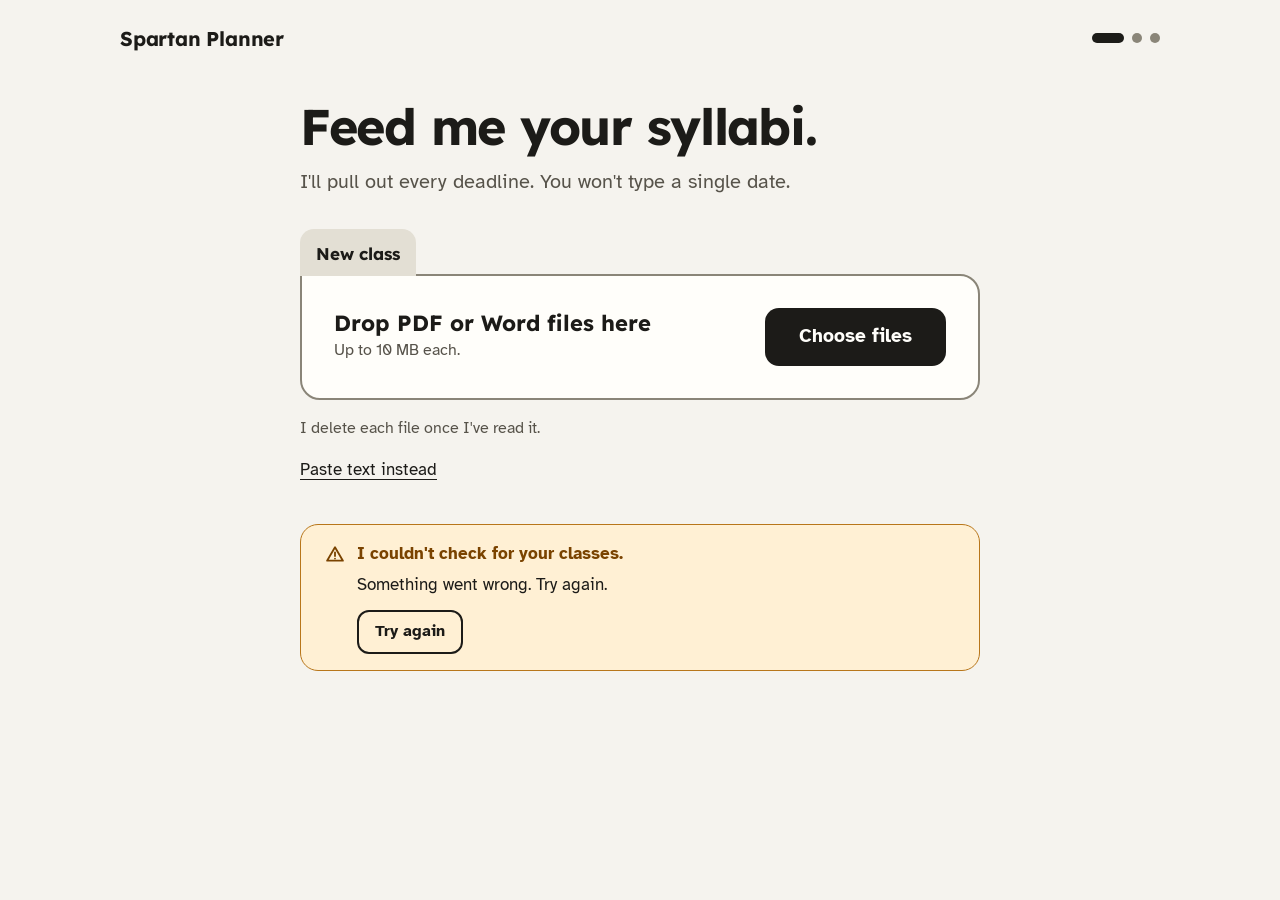
==== commit 1c47cb9f: "Setup questions: study hours and extended time The two setup questions from the approved demo, one p" ====
--- a/frontend/index.html
+++ b/frontend/index.html
@@ -15,6 +15,7 @@
   <link rel="stylesheet" href="css/tokens.css">
   <link rel="stylesheet" href="css/base.css">
   <link rel="stylesheet" href="css/upload.css">
+  <link rel="stylesheet" href="css/setup.css">
   <link rel="stylesheet" href="css/dates.css">
   <script type="module" src="js/app.js"></script>
 </head>
@@ -23,6 +24,7 @@
 
   <header class="wrap site-header">
     <a class="wordmark" href="#/">Spartan Planner</a>
+    <div id="header-slot"></div>
   </header>
 
   <main id="main" class="wrap" tabindex="-1">
--- a/frontend/css/setup.css
+++ b/frontend/css/setup.css
@@ -0,0 +1,191 @@
+/*
+ * Setup: the progress dots in the header, and one question per screen.
+ * Hours is one big number with a slider. Extended time is four big choices;
+ * the picked one is marked with the highlighter.
+ */
+
+/* ---------- Progress through setup: text for screen readers, dots for the eye ---------- */
+
+.dots {
+  display: flex;
+  align-items: center;
+  gap: var(--s2);
+}
+
+.dots span {
+  width: 10px;
+  height: 10px;
+  border-radius: 5px;
+  background: var(--line-strong);
+}
+
+.dots span.is-done {
+  background: var(--ink);
+}
+
+.dots span.is-now {
+  width: 32px;
+  background: var(--ink);
+}
+
+/* ---------- Hours ---------- */
+
+.setup-card {
+  margin-top: var(--s6);
+  padding: clamp(24px, 3vw, 32px);
+  text-align: center;
+}
+
+.bignum {
+  display: inline-block;
+  font-family: var(--display);
+  font-size: clamp(5rem, 6vw + 2.75rem, 7.5rem);
+  font-weight: 800;
+  line-height: 1;
+  letter-spacing: -0.04em;
+  font-variant-numeric: tabular-nums;
+}
+
+.setup-unit {
+  font-family: var(--display);
+  font-size: 1.25rem;
+  font-weight: 600;
+}
+
+.slider {
+  width: 100%;
+  height: var(--hit);
+  margin-top: var(--s5);
+  accent-color: var(--ink);
+  cursor: pointer;
+}
+
+.scale {
+  display: flex;
+  justify-content: space-between;
+  color: var(--ink-2);
+  font-size: 0.9375rem;
+  font-variant-numeric: tabular-nums;
+}
+
+.setup-help {
+  margin-top: var(--s3);
+  font-variant-numeric: tabular-nums;
+}
+
+/* ---------- Extended time ---------- */
+
+.opts-set {
+  min-width: 0;
+  margin: 0;
+  padding: 0;
+  border: 0;
+}
+
+.opts {
+  display: grid;
+  grid-template-columns: repeat(2, minmax(0, 1fr));
+  gap: var(--s3);
+  margin-top: var(--s6);
+}
+
+@media (min-width: 640px) {
+  .opts {
+    grid-template-columns: repeat(4, minmax(0, 1fr));
+  }
+}
+
+.opt {
+  position: relative;
+}
+
+.opt input {
+  position: absolute;
+  inset: 0;
+  width: 100%;
+  height: 100%;
+  margin: 0;
+  opacity: 0;
+  cursor: pointer;
+}
+
+.opt label {
+  display: flex;
+  flex-direction: column;
+  align-items: center;
+  justify-content: center;
+  gap: var(--s1);
+  min-height: 112px;
+  padding: var(--s3);
+  border: 2px solid var(--line-strong);
+  border-radius: 18px;
+  background: var(--card);
+  text-align: center;
+  cursor: pointer;
+}
+
+.opt-n {
+  font-family: var(--display);
+  font-size: 2.125rem;
+  font-weight: 800;
+  line-height: 1.1;
+}
+
+.opt-w {
+  color: var(--ink-2);
+  font-size: 0.9375rem;
+}
+
+/* The picked choice: the highlighter, a heavier border, and the native radio state for screen readers. */
+.opt input:checked + label {
+  border: 3px solid var(--ink);
+  background: var(--hl);
+  color: var(--hl-ink);
+}
+
+.opt input:checked + label .opt-w {
+  color: var(--hl-ink);
+}
+
+.opt input:focus-visible + label {
+  outline: 3px solid var(--focus);
+  outline-offset: 3px;
+}
+
+@media (hover: hover) {
+  .opt input:not(:checked):hover + label {
+    border-color: var(--ink);
+    background: var(--panel);
+  }
+}
+
+.cust {
+  display: flex;
+  flex-wrap: wrap;
+  align-items: center;
+  gap: var(--s3);
+  margin-top: var(--s4);
+}
+
+.cust-label {
+  font-weight: 700;
+}
+
+.cust input {
+  width: 120px;
+  min-height: 56px;
+  border: 2px solid var(--line-strong);
+  border-radius: 12px;
+  background: var(--card);
+  color: var(--ink);
+  font-family: var(--display);
+  font-size: 1.375rem;
+  font-weight: 700;
+  text-align: center;
+}
+
+@supports (corner-shape: squircle) {
+  .opt label {
+    corner-shape: squircle;
+  }
+}
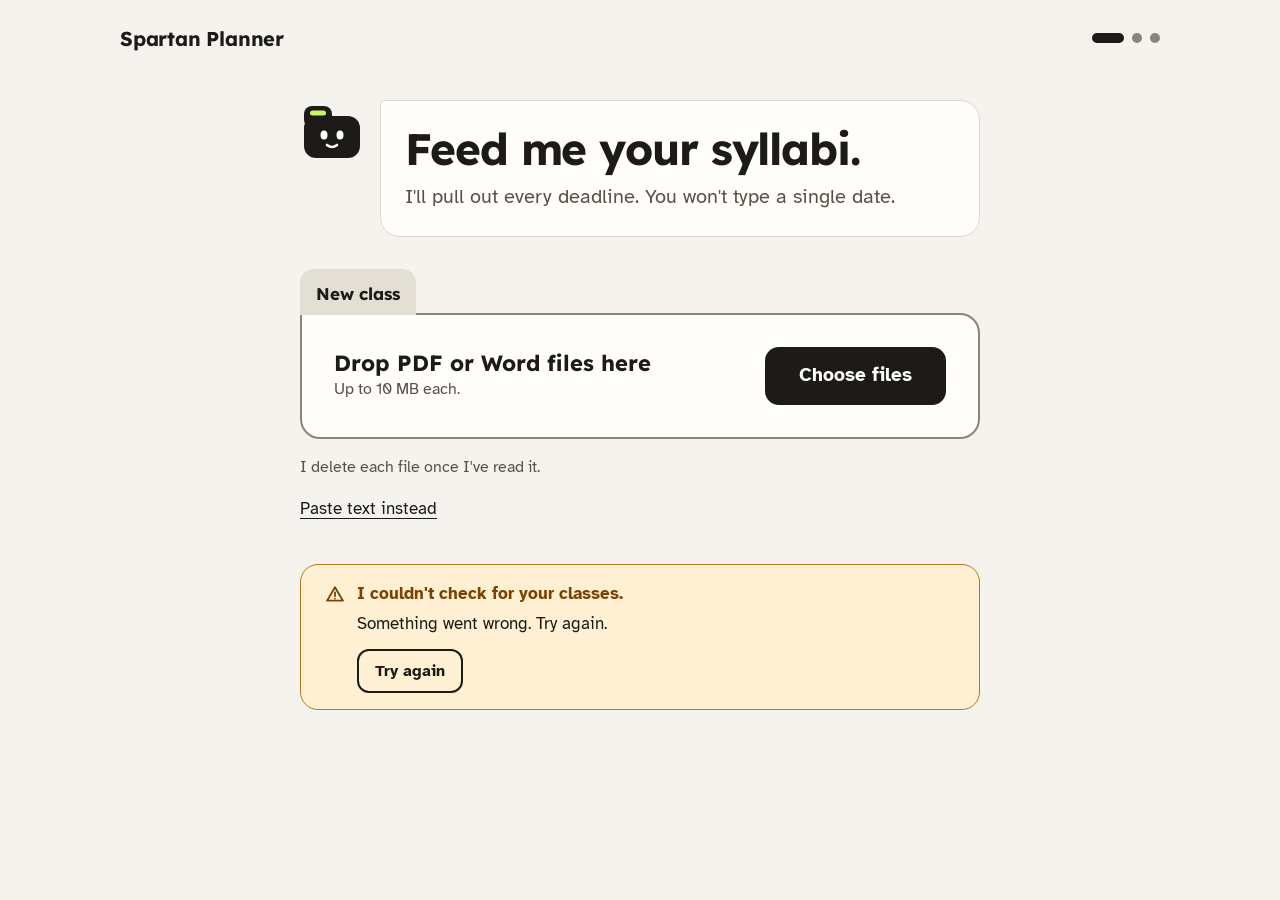
==== commit bb5e0fab: "Avatar with a speech bubble, and more motion - A small card-file folder with a face says each screen" ====
--- a/frontend/index.html
+++ b/frontend/index.html
@@ -17,6 +17,7 @@
   <link rel="stylesheet" href="css/upload.css">
   <link rel="stylesheet" href="css/setup.css">
   <link rel="stylesheet" href="css/dates.css">
+  <link rel="stylesheet" href="css/motion.css">
   <script type="module" src="js/app.js"></script>
 </head>
 <body>
--- a/frontend/css/tokens.css
+++ b/frontend/css/tokens.css
@@ -45,6 +45,11 @@
   --focus: #1C1B18;
   --toast-bg: #1C1B18;
   --toast-ink: #FFFEFA;
+
+  /* The avatar: a folder with a face and a highlighter label */
+  --av-body: #1C1B18;
+  --av-face: #FFFEFA;
+  --av-mark: #C8F560;
 
   /* Type */
   --display: "Lexend", "Segoe UI", system-ui, sans-serif;
@@ -95,5 +100,9 @@
     --focus: #C8F560;
     --toast-bg: #F3F1FF;
     --toast-ink: #0D0F1C;
+
+    --av-body: #C8F560;
+    --av-face: #0D0F1C;
+    --av-mark: #0D0F1C;
   }
 }
--- a/frontend/css/base.css
+++ b/frontend/css/base.css
@@ -433,8 +433,10 @@
 
 .toast {
   position: fixed;
-  left: 50%;
+  right: 0;
+  left: 0;
   bottom: calc(var(--s5) + env(safe-area-inset-bottom, 0px));
+  margin-inline: auto;
   z-index: 30;
   display: flex;
   align-items: center;
@@ -447,7 +449,6 @@
   color: var(--toast-ink);
   font-weight: 700;
   box-shadow: 0 8px 28px rgba(0, 0, 0, 0.22);
-  transform: translateX(-50%);
 }
 
 .toast:empty {
--- a/frontend/css/setup.css
+++ b/frontend/css/setup.css
@@ -139,7 +139,6 @@
 /* The picked choice: the highlighter, a heavier border, and the native radio state for screen readers. */
 .opt input:checked + label {
   border: 3px solid var(--ink);
-  background: var(--hl);
   color: var(--hl-ink);
 }
 
--- a/frontend/css/dates.css
+++ b/frontend/css/dates.css
@@ -307,7 +307,4 @@
     transition: transform 0.2s ease-out;
   }
 
-  .more {
-    animation: fade-in 0.2s ease-out both;
-  }
-}
+}
--- a/frontend/css/motion.css
+++ b/frontend/css/motion.css
@@ -0,0 +1,284 @@
+/*
+ * The avatar with its speech bubble, and every animation in the app beyond the three that
+ * live with their screens (the screen fade in base.css, the highlighter pass in upload.css,
+ * the row arrow in dates.css).
+ *
+ * House rules for motion here:
+ * - Each one plays once, for one reason: something arrived, was picked, or was saved.
+ * - Soft and short: ease-out, no overshoot, no bounce, nothing that loops or blinks on its own.
+ * - Transform and opacity only.
+ * - All of it sits inside prefers-reduced-motion: no-preference, so it is off for anyone
+ *   who has asked for less. The layout part at the top works without any motion.
+ */
+
+/* ---------- The avatar and its speech bubble (layout, no motion) ---------- */
+
+.say {
+  display: grid;
+  grid-template-columns: 64px minmax(0, 1fr);
+  align-items: start;
+  gap: var(--s4);
+}
+
+.avatar {
+  display: block;
+  width: 64px;
+  height: 64px;
+}
+
+.av-body {
+  fill: var(--av-body);
+}
+
+.av-mark {
+  fill: var(--av-mark);
+}
+
+.av-mood ellipse {
+  fill: var(--av-face);
+}
+
+.av-line {
+  fill: none;
+  stroke: var(--av-face);
+  stroke-width: 2.6;
+  stroke-linecap: round;
+  stroke-linejoin: round;
+}
+
+/* One face at a time. */
+.av-mood {
+  opacity: 0;
+}
+
+.avatar[data-mood="hi"] .av-hi,
+.avatar[data-mood="reading"] .av-reading,
+.avatar[data-mood="happy"] .av-happy,
+.avatar[data-mood="worried"] .av-worried {
+  opacity: 1;
+}
+
+.av-open,
+.av-glance {
+  transform-box: fill-box;
+  transform-origin: center;
+}
+
+/* The corner nearest the avatar is square, so the bubble reads as coming from it. */
+.bubble {
+  padding: var(--s5);
+  border: 1.5px solid var(--line);
+  border-radius: 4px 20px 20px 20px;
+  background: var(--card);
+}
+
+.bubble h1 {
+  font-size: clamp(1.75rem, 2vw + 1.25rem, 2.75rem);
+}
+
+.bubble .lead {
+  margin-top: var(--s2);
+}
+
+@media (max-width: 599px) {
+  .say {
+    grid-template-columns: minmax(0, 1fr);
+    gap: var(--s2);
+  }
+
+  .avatar {
+    width: 48px;
+    height: 48px;
+  }
+
+  .bubble {
+    padding: var(--s4);
+  }
+}
+
+@supports (corner-shape: squircle) {
+  .bubble {
+    corner-shape: squircle;
+  }
+}
+
+/* ---------- Pieces that need a place to animate from (no motion yet) ---------- */
+
+/* Extended time: the highlighter fills the picked choice from the left. */
+.opt label {
+  position: relative;
+  overflow: hidden;
+}
+
+.opt label::before {
+  content: "";
+  position: absolute;
+  inset: 0;
+  background: var(--hl);
+  transform: scaleX(0);
+  transform-origin: left center;
+}
+
+.opt label span {
+  position: relative;
+}
+
+.opt input:checked + label::before {
+  transform: scaleX(1);
+}
+
+/* A date that was just added or changed gets one fading highlighter mark. */
+.drow {
+  position: relative;
+}
+
+.drow.is-landed::after {
+  content: "";
+  position: absolute;
+  inset: 0;
+  background: var(--hl);
+  opacity: 0;
+  pointer-events: none;
+}
+
+/* ---------- Motion ---------- */
+
+@media (prefers-reduced-motion: no-preference) {
+  @keyframes rise-in {
+    from {
+      opacity: 0;
+      transform: translateY(10px);
+    }
+  }
+
+  @keyframes settle-in {
+    from {
+      opacity: 0;
+      transform: scale(0.9);
+    }
+  }
+
+  @keyframes blink-once {
+    45%,
+    55% {
+      transform: scaleY(0.1);
+    }
+  }
+
+  @keyframes glance-once {
+    30% {
+      transform: translateX(-2px);
+    }
+    70% {
+      transform: translateX(2px);
+    }
+  }
+
+  @keyframes dot-grow {
+    from {
+      transform: scaleX(0.3);
+    }
+  }
+
+  @keyframes mark-fade {
+    from {
+      opacity: 0.4;
+    }
+  }
+
+  /* 1. The avatar settles in when a screen opens. */
+  .avatar {
+    animation: settle-in 0.45s ease-out both;
+  }
+
+  /* 2. Its speech bubble rises in just after. */
+  .bubble {
+    animation: rise-in 0.45s ease-out 0.08s both;
+  }
+
+  /* 3. It blinks once, a moment after it arrives. */
+  .avatar[data-mood="hi"] .av-open {
+    animation: blink-once 0.3s ease-in-out 1.2s 1;
+  }
+
+  /* 4. Its face changes softly: reading, happy, worried. */
+  .av-mood {
+    transition: opacity 0.25s ease-out;
+  }
+
+  /* 5. While it reads, its eyes run along a line once. */
+  .avatar[data-mood="reading"] .av-glance {
+    animation: glance-once 1.6s ease-in-out 0.3s 1;
+  }
+
+  /* 6. A new file row rises into the list. */
+  .file {
+    animation: rise-in 0.35s ease-out both;
+  }
+
+  /* 7. The check settles in when a file has been read. */
+  .file.is-fresh .ic-check {
+    animation: settle-in 0.4s ease-out both;
+  }
+
+  /* 8. "Found N dates" rises in once every file is read. */
+  .ready:not([hidden]) {
+    animation: rise-in 0.45s ease-out both;
+  }
+
+  /* 9. Buttons press in a little under a finger or a click. Hover stays an instant, solid swap. */
+  .btn,
+  .toast-undo {
+    transition: transform 0.12s ease-out;
+  }
+
+  .btn:active,
+  .toast-undo:active {
+    transform: scale(0.97);
+  }
+
+  /* 10. The drop box lifts while a file is held over it. */
+  .drop {
+    transition: transform 0.15s ease-out;
+  }
+
+  .drop.is-dragging {
+    transform: translateY(-3px);
+  }
+
+  /* 11. The progress dot for this step stretches into place. */
+  .dots .is-now {
+    transform-origin: left center;
+    animation: dot-grow 0.4s ease-out both;
+  }
+
+  /* 12. Extended time: the highlighter sweeps across the choice you pick. */
+  .opt label::before {
+    transition: transform 0.3s ease-out;
+  }
+
+  /* 13. "Your number" rises in when you pick Other. */
+  .cust:not([hidden]) {
+    animation: rise-in 0.3s ease-out both;
+  }
+
+  /* 14. An opened date row: its sentence rises in (the arrow turns in dates.css). */
+  .more.is-opening {
+    animation: rise-in 0.25s ease-out both;
+  }
+
+  /* 15. A date you just added or changed is marked once, then the mark fades. */
+  .drow.is-landed::after {
+    animation: mark-fade 1.4s ease-out both;
+  }
+
+  /* 16. A toast rises in from the bottom. */
+  .toast:not(:empty) {
+    animation: rise-in 0.3s ease-out both;
+  }
+
+  /* 17. The amber box and each week of dates rise in together when the dates arrive. */
+  .dates-body.is-arriving > * {
+    animation: rise-in 0.4s ease-out both;
+  }
+}
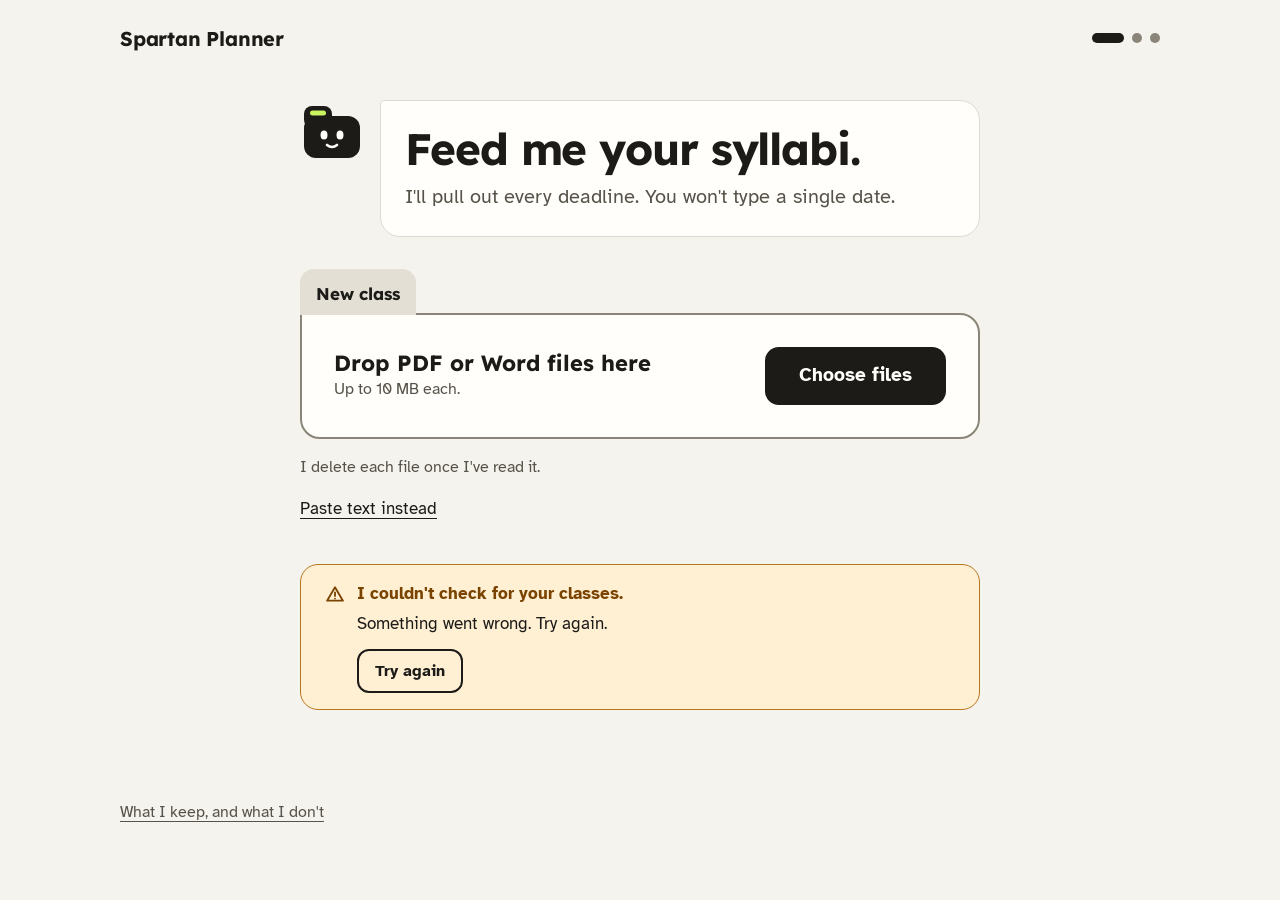
==== commit 3b68d630: "Hosting on Railway: image, health check, proxy address, safety headers - Dockerfile and .dockerignor" ====
--- a/frontend/index.html
+++ b/frontend/index.html
@@ -17,6 +17,7 @@
   <link rel="stylesheet" href="css/upload.css">
   <link rel="stylesheet" href="css/setup.css">
   <link rel="stylesheet" href="css/dates.css">
+  <link rel="stylesheet" href="css/plan.css">
   <link rel="stylesheet" href="css/motion.css">
   <script type="module" src="js/app.js"></script>
 </head>
@@ -34,6 +35,10 @@
     </noscript>
   </main>
 
+  <footer class="wrap site-footer">
+    <a href="privacy.html">What I keep, and what I don't</a>
+  </footer>
+
   <div id="toast" class="toast" role="status" aria-live="polite"></div>
   <div id="announcer" class="visually-hidden" aria-live="polite" aria-atomic="true"></div>
 </body>
--- a/frontend/css/base.css
+++ b/frontend/css/base.css
@@ -185,6 +185,43 @@
 .col {
   max-width: var(--col-max);
   margin-inline: auto;
+}
+
+.site-footer {
+  padding-block: 0 var(--s7);
+  color: var(--ink-2);
+  font-size: 1rem;
+}
+
+.site-footer a {
+  display: inline-flex;
+  align-items: center;
+  min-height: var(--hit);
+}
+
+/* The privacy note: plain reading text. */
+.prose {
+  display: grid;
+  gap: var(--s4);
+}
+
+.prose h2 {
+  margin-top: var(--s4);
+}
+
+.prose ul {
+  display: grid;
+  gap: var(--s2);
+  padding-left: var(--s5);
+  list-style: disc;
+}
+
+.prose code {
+  padding: 2px var(--s2);
+  border-radius: 8px;
+  background: var(--panel);
+  font-size: 1rem;
+  overflow-wrap: anywhere;
 }
 
 .noscript {
--- a/frontend/css/plan.css
+++ b/frontend/css/plan.css
@@ -0,0 +1,316 @@
+/*
+ * The plan screen: "Up next" under its class tab, the crunch warning, and "Your weeks".
+ * One column on a phone; two columns on a laptop.
+ */
+
+.plan-head {
+  max-width: var(--col-max);
+}
+
+.plan {
+  display: grid;
+  gap: var(--s6);
+  margin-top: var(--s6);
+}
+
+.side {
+  display: flex;
+  flex-direction: column;
+  gap: var(--s5);
+  min-width: 0;
+}
+
+@media (min-width: 900px) {
+  .plan {
+    grid-template-columns: minmax(0, 1fr) minmax(0, 1.1fr);
+    align-items: start;
+  }
+}
+
+/* A link in the header to hop between the plan and the dates. */
+.navlink {
+  display: inline-flex;
+  align-items: center;
+  min-height: var(--hit);
+  padding: 0 var(--s1);
+  text-decoration: underline;
+}
+
+/* ---------- Up next ---------- */
+
+.next-wrap {
+  min-width: 0;
+}
+
+.next {
+  padding: clamp(24px, 3vw, 32px);
+  border-radius: 0 20px 20px 20px;
+}
+
+.eyebrow {
+  display: flex;
+  align-items: center;
+  justify-content: space-between;
+  gap: var(--s3);
+  color: var(--ink-2);
+  font-family: var(--display);
+  font-weight: 600;
+}
+
+.task {
+  margin-top: var(--s2);
+  font-size: clamp(1.75rem, 1vw + 1.375rem, 2.25rem);
+  line-height: 1.12;
+  overflow-wrap: anywhere;
+}
+
+.task:focus {
+  outline: none;
+}
+
+.time {
+  margin-top: var(--s4);
+  font-family: var(--display);
+  font-size: clamp(3rem, 2vw + 2.25rem, 4rem);
+  font-weight: 800;
+  line-height: 1;
+  letter-spacing: -0.03em;
+  font-variant-numeric: tabular-nums;
+}
+
+.next-due {
+  margin-top: var(--s3);
+  overflow-wrap: anywhere;
+}
+
+.next .actions {
+  margin-top: var(--s5);
+}
+
+.today-dots {
+  display: inline-flex;
+  align-items: center;
+  gap: var(--s1);
+}
+
+.today-dots span {
+  width: 8px;
+  height: 8px;
+  border-radius: 4px;
+  background: var(--line-strong);
+}
+
+.today-dots span.is-on {
+  background: var(--ink);
+}
+
+/* Keyboard hints, only where there is a keyboard and a fine pointer. */
+.key {
+  display: none;
+  padding: 0 var(--s2);
+  border: 1.5px solid currentColor;
+  border-radius: 6px;
+  font-family: var(--body);
+  font-size: 0.8125rem;
+  font-weight: 700;
+  line-height: 1.5;
+}
+
+@media (hover: hover) and (pointer: fine) {
+  .key {
+    display: inline-block;
+  }
+}
+
+/* ---------- The crunch warning, or the calm note ---------- */
+
+.crunch {
+  display: flex;
+  flex-direction: column;
+  align-items: flex-start;
+  gap: var(--s1);
+  padding: var(--s4) var(--s5);
+  border: 1.5px solid var(--amb-line);
+  border-radius: 18px;
+  background: var(--amb-tint);
+}
+
+.crunch .btn {
+  margin-top: var(--s2);
+}
+
+.calm {
+  padding: var(--s4) var(--s5);
+  border-radius: 18px;
+  background: var(--panel);
+}
+
+.crunch h2:focus,
+.calm p:focus {
+  outline: none;
+}
+
+/* ---------- Your weeks ---------- */
+
+.chart {
+  padding: clamp(16px, 2.4vw, 32px);
+}
+
+.bars {
+  position: relative;
+  display: grid;
+  grid-auto-columns: minmax(0, 1fr);
+  grid-auto-flow: column;
+  align-items: end;
+  gap: clamp(12px, 2vw, 24px);
+  height: 200px;
+  margin-top: var(--s5);
+  border-bottom: 2px solid var(--line);
+}
+
+.bar {
+  display: flex;
+  flex-direction: column-reverse;
+  align-items: stretch;
+  border-radius: 10px 10px 0 0;
+  overflow: hidden;
+  transform-origin: bottom;
+}
+
+.bar span {
+  display: block;
+}
+
+.bar span + span {
+  border-bottom: 2px solid var(--card);
+}
+
+.free-line {
+  position: absolute;
+  right: 0;
+  left: 0;
+  border-top: 2px dashed var(--ink);
+  pointer-events: none;
+}
+
+.free-line em {
+  position: absolute;
+  top: -24px;
+  right: 0;
+  padding: 0 var(--s1);
+  background: var(--card);
+  font-size: 0.875rem;
+  font-style: normal;
+  font-weight: 700;
+  font-variant-numeric: tabular-nums;
+}
+
+.wlabels {
+  display: grid;
+  grid-auto-columns: minmax(0, 1fr);
+  grid-auto-flow: column;
+  gap: clamp(12px, 2vw, 24px);
+  margin-top: var(--s3);
+  text-align: center;
+  font-variant-numeric: tabular-nums;
+}
+
+.wlabels li {
+  display: flex;
+  flex-direction: column;
+  gap: var(--s1);
+  min-width: 0;
+  font-size: 0.875rem;
+}
+
+.wlabels b {
+  font-size: 0.9375rem;
+}
+
+.st {
+  display: inline-flex;
+  align-items: center;
+  justify-content: center;
+  gap: var(--s1);
+  font-weight: 700;
+}
+
+.st .ic {
+  width: 16px;
+  height: 16px;
+}
+
+.st.is-over {
+  color: var(--amb-ink);
+}
+
+.legend {
+  display: flex;
+  flex-wrap: wrap;
+  gap: var(--s2) var(--s4);
+  margin-top: var(--s4);
+  font-size: 0.9375rem;
+}
+
+.legend li {
+  display: flex;
+  align-items: center;
+  gap: var(--s2);
+}
+
+.legend .sq {
+  width: 14px;
+  height: 14px;
+  border-radius: 4px;
+}
+
+.foot {
+  display: flex;
+  flex-wrap: wrap;
+  align-items: center;
+  gap: var(--s2) var(--s4);
+  color: var(--ink-2);
+  font-size: 1rem;
+  font-variant-numeric: tabular-nums;
+}
+
+@supports (corner-shape: squircle) {
+  .crunch,
+  .calm {
+    corner-shape: squircle;
+  }
+}
+
+@media (max-width: 599px) {
+  .wlabels li {
+    font-size: 0.8125rem;
+  }
+}
+
+/* ---------- Motion: the bars grow once, and the Up next card changes with a short fade ---------- */
+
+@media (prefers-reduced-motion: no-preference) {
+  @keyframes bar-grow {
+    from {
+      transform: scaleY(0);
+    }
+  }
+
+  @keyframes fade-out {
+    to {
+      opacity: 0;
+    }
+  }
+
+  .plan.is-growing .bar {
+    animation: bar-grow 0.8s cubic-bezier(0.22, 1, 0.36, 1) both;
+  }
+
+  .next.is-out {
+    animation: fade-out 0.2s ease-in forwards;
+  }
+
+  .next.is-in {
+    animation: fade-in 0.35s ease-out both;
+  }
+}
